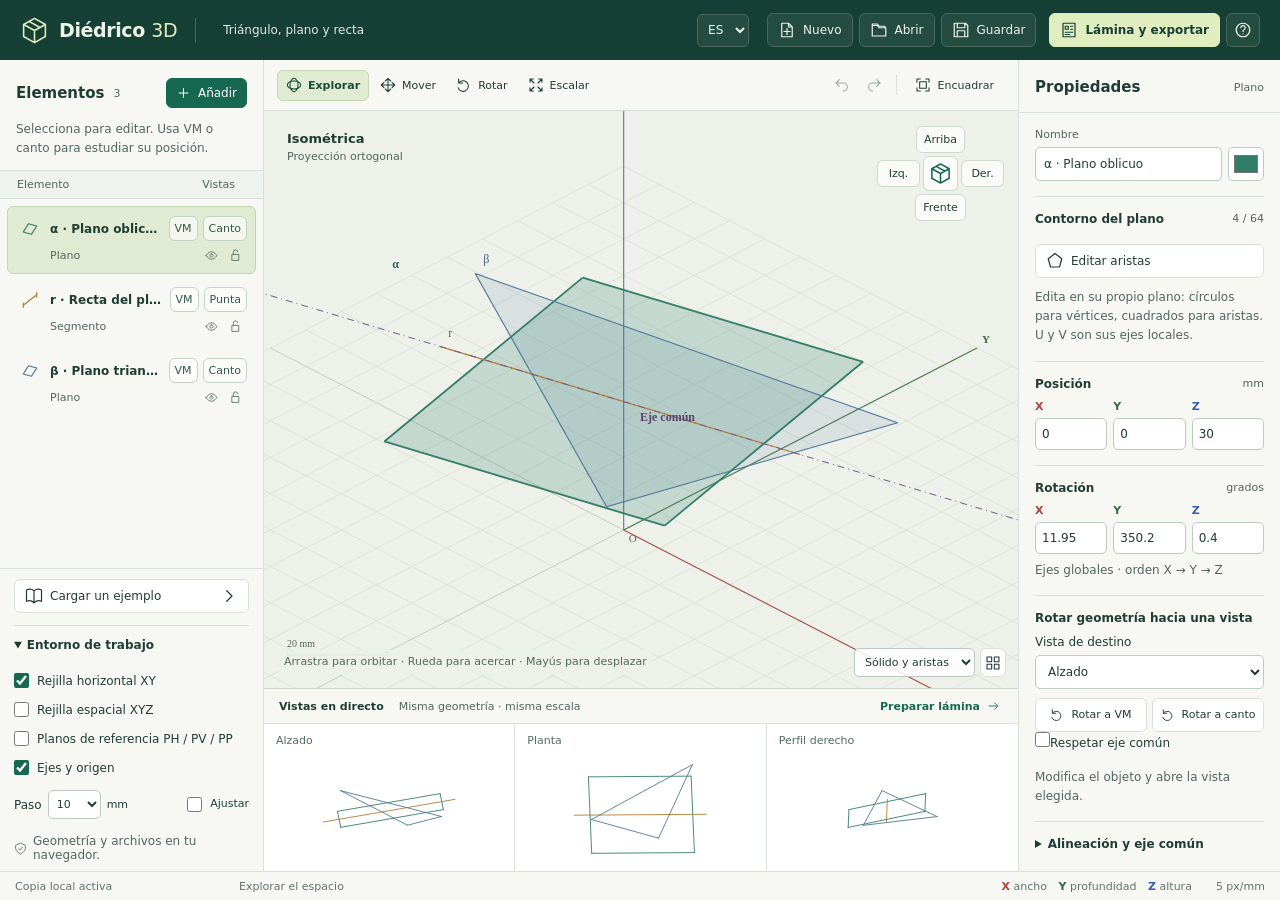
==== diedrico/index.html @ ce1509a3 "Diedric DT" ====
<!doctype html>
<html lang="es">
<head>
  <meta charset="utf-8">
  <meta name="viewport" content="width=device-width,initial-scale=1,viewport-fit=cover">
  <meta name="theme-color" content="#163f35">
  <meta name="description" content="Editor local de geometría descriptiva: planos, rectas y sólidos en 3D, verdadera magnitud y láminas de proyecciones ortogonales.">
  <title>Diédrico 3D · Taller espacial</title>
  <link rel="icon" href="data:image/svg+xml,%3Csvg xmlns='http://www.w3.org/2000/svg' viewBox='0 0 64 64'%3E%3Crect width='64' height='64' rx='12' fill='%23151512'/%3E%3Cpath d='M18 16h12c15 0 22 6 22 16s-7 16-22 16H18V16Zm9 8v16h4c8 0 12-3 12-8s-4-8-12-8h-4Z' fill='%23e6b779'/%3E%3C/svg%3E">
  <link rel="stylesheet" href="style.css">
  <script defer src="i18n.js"></script>
  <script defer src="geometry.js"></script>
  <script defer src="sheet.js"></script>
  <script defer src="examples.js"></script>
  <script defer src="app.js"></script>
  <script defer src="features.js"></script>
  <script defer src="geometry-editor.js"></script>
</head>
<body>
<a class="skip" href="#scene">Ir al espacio de dibujo</a>
<div class="app">
  <header class="topbar">
    <a id="hub-back" class="brand" href="../" title="Volver a la Caja de Herramientas"><span data-icon="cube"></span><span>Diédrico <b>3D</b></span></a>
    <span class="top-separator"></span>
    <label class="project-name"><span class="sr-only">Nombre del proyecto</span><input id="project-name" value="Triángulo, plano y recta" maxlength="100" autocomplete="off"></label>
    <label class="language-control"><span class="sr-only">Idioma</span><select id="language" aria-label="Idioma"><option value="es">ES</option><option value="ca">CA</option></select></label>
    <nav class="file-actions" aria-label="Archivo">
      <button id="new-btn" title="Nuevo ejercicio"><span data-icon="new"></span><span class="btn-label">Nuevo</span></button>
      <button id="open-btn" title="Abrir proyecto JSON"><span data-icon="folder"></span><span class="btn-label">Abrir</span></button>
      <button id="save-btn" title="Guardar proyecto · Ctrl+S"><span data-icon="save"></span><span class="btn-label">Guardar</span></button>
      <button id="sheet-btn" class="primary-light" aria-label="Lámina y exportar"><span data-icon="sheet"></span><span>Lámina y exportar</span></button>
      <button id="help-btn" class="icon-only" aria-label="Ayuda y atajos"><span data-icon="help"></span></button>
    </nav>
  </header>
  <div class="mobile-nav"><button id="toggle-elements" aria-expanded="false"><span data-icon="layers"></span>Elementos</button><button id="toggle-properties" aria-expanded="false"><span data-icon="sliders"></span>Propiedades</button></div>
  <main class="workspace">
    <aside class="elements panel" id="elements-panel" aria-label="Elementos de la escena">
      <div class="panel-heading"><h1>Elementos</h1><span id="element-count" class="counter">0</span><button id="add-btn" class="primary add-button" popovertarget="add-menu"><span data-icon="plus"></span>Añadir</button></div>
      <p class="panel-hint">Selecciona para editar. Usa VM o canto para estudiar su posición.</p>
      <div class="list-columns"><span>Elemento</span><span>Vistas</span></div>
      <ul id="element-list" class="element-list"></ul>
      <div class="empty-list" id="empty-list" hidden><span data-icon="layers"></span><h2>Tu espacio, en blanco</h2><p>Añade un plano o un sólido para empezar a construir.</p><button popovertarget="add-menu">Añadir un elemento</button></div>
      <div class="left-bottom">
        <button id="example-btn" class="wide"><span data-icon="book"></span>Cargar un ejemplo<span data-icon="chevron"></span></button>
        <details class="environment" open>
          <summary>Entorno de trabajo</summary>
          <label class="check"><input id="grid-check" type="checkbox" checked>Rejilla horizontal XY</label>
          <label class="check"><input id="spatial-grid-check" type="checkbox">Rejilla espacial XYZ</label>
          <label class="check"><input id="references-check" type="checkbox">Planos de referencia PH / PV / PP</label>
          <label class="check"><input id="axes-check" type="checkbox" checked>Ejes y origen</label>
          <div class="row grid-options"><label for="grid-step">Paso</label><select id="grid-step"><option>1</option><option>2</option><option>5</option><option selected>10</option><option>20</option><option>50</option></select><span>mm</span><label class="check"><input id="snap-check" type="checkbox">Ajustar</label></div>
        </details>
        <p class="local-note"><span data-icon="shield"></span>Geometría y archivos en tu navegador.</p>
      </div>
    </aside>
    <section class="stage" aria-label="Espacio de dibujo">
      <div class="viewbar">
        <div class="segmented" role="group" aria-label="Modo de manipulación">
          <button data-mode="orbit" aria-pressed="true" title="Orbitar · V"><span data-icon="orbit"></span><span>Explorar</span></button>
          <button data-mode="move" aria-pressed="false" title="Mover · G"><span data-icon="move"></span><span>Mover</span></button>
          <button data-mode="rotate" aria-pressed="false" title="Rotar · R"><span data-icon="rotate"></span><span>Rotar</span></button>
          <button data-mode="scale" aria-pressed="false" title="Escalar · S"><span data-icon="scale"></span><span>Escalar</span></button>
        </div>
        <div class="viewbar-right"><button id="undo-btn" class="icon-only" title="Deshacer · Ctrl+Z" aria-label="Deshacer"><span data-icon="undo"></span></button><button id="redo-btn" class="icon-only" title="Rehacer · Ctrl+Mayús+Z" aria-label="Rehacer"><span data-icon="redo"></span></button><span class="divider"></span><button id="fit-btn" title="Encuadrar todo · F"><span data-icon="fit"></span><span class="fit-label">Encuadrar</span></button></div>
      </div>
      <div class="canvas-wrap" id="canvas-wrap">
        <canvas id="scene" tabindex="0" aria-label="Escena 3D. Arrastra para orbitar, rueda para acercar, Mayús y arrastrar para desplazar. Selecciona también mediante la lista de elementos."></canvas>
        <div class="scene-caption"><strong id="camera-label">Isométrica</strong><span>Proyección ortogonal</span></div>
        <div class="camera-pad" aria-label="Cámaras estándar"><button data-camera="top" title="Planta · arriba">Arriba</button><div><button data-camera="left" title="Perfil izquierdo">Izq.</button><button data-camera="iso" class="cube-view" title="Isométrica"><span data-icon="cube"></span></button><button data-camera="right" title="Perfil derecho">Der.</button></div><button data-camera="front" title="Alzado · frente">Frente</button></div>
        <div class="viewport-bottom"><span class="nav-hint" id="nav-hint">Arrastra para orbitar · Rueda para acercar · Mayús para desplazar</span><div class="render-options"><select id="render-mode" aria-label="Estilo de visualización"><option value="solid">Sólido y aristas</option><option value="transparent">Transparente</option><option value="wire">Alámbrico</option></select><button id="previews-btn" aria-pressed="true" title="Mostrar vistas ortogonales"><span data-icon="views"></span></button></div></div>
        <div id="selection-tag" class="selection-tag" hidden></div>
        <div id="shape-edit-hint" class="shape-edit-hint" hidden></div>
      </div>
      <section id="previews" class="previews" aria-label="Vistas ortogonales en directo">
        <div class="preview-head"><span>Vistas en directo</span><span class="preview-note">Misma geometría · misma escala</span><button id="preview-sheet-btn">Preparar lámina<span data-icon="arrow"></span></button></div>
        <div class="preview-grid"><button class="preview" data-camera="front"><span>Alzado</span><svg id="preview-front" aria-label="Proyección frontal"></svg></button><button class="preview" data-camera="top"><span>Planta</span><svg id="preview-top" aria-label="Proyección superior"></svg></button><button class="preview" data-camera="right"><span>Perfil derecho</span><svg id="preview-right" aria-label="Proyección lateral derecha"></svg></button></div>
      </section>
    </section>
    <aside class="properties panel" id="properties-panel" aria-label="Propiedades del elemento seleccionado">
      <div class="panel-heading"><h2>Propiedades</h2><span id="type-label" class="type-label">Plano</span></div>
      <div id="no-selection" class="no-selection" hidden><span data-icon="select"></span><h3>Selecciona un elemento</h3><p>Sus coordenadas, medidas y herramientas aparecerán aquí.</p></div>
      <div id="inspector">
        <div class="property-group name-group"><label for="entity-name">Nombre</label><div class="row"><input id="entity-name" maxlength="100" autocomplete="off"><input id="entity-color" type="color" aria-label="Color del elemento"></div></div>
        <div class="property-group shape-editor" id="line-editor" hidden>
          <h3>Longitud de recta <span>mm</span></h3>
          <form id="line-length-form"><div class="row"><input id="line-length" type="number" min="0.1" max="10000" step="any" aria-label="Longitud de recta" required><button type="submit">Aplicar</button></div></form>
          <label for="line-anchor">Mantener fijo</label><select id="line-anchor"><option value="center">Centro</option><option value="a">Extremo A</option><option value="b">Extremo B</option></select>
          <div class="shape-actions"><button id="line-half">Mitad</button><button id="line-double">Doble</button></div>
          <button id="line-edit-toggle" class="wide" aria-pressed="false"><span data-icon="move"></span>Arrastrar extremos</button>
          <p class="field-note">Los extremos se desplazan sobre la dirección de la recta. El otro extremo queda fijo.</p>
        </div>
        <div class="property-group shape-editor" id="plane-editor" hidden>
          <h3>Contorno del plano <span id="outline-count"></span></h3>
          <button id="outline-toggle" class="wide" aria-pressed="false"><span data-icon="polygon"></span>Editar aristas</button>
          <div id="outline-controls" hidden>
            <div class="shape-pickers"><label>Seleccionar<select id="outline-part"><option value="vertex">Vértice</option><option value="edge">Arista</option></select></label><label>Índice<select id="outline-index"></select></label></div>
            <form id="outline-position-form"><h4 id="outline-position-title">Posición del vértice</h4><div class="shape-coordinates"><label>U <span>mm</span><input id="outline-u" type="number" step="any" min="-10000" max="10000" required></label><label>V <span>mm</span><input id="outline-v" type="number" step="any" min="-10000" max="10000" required></label></div><button type="submit" id="outline-apply" class="wide">Mover a coordenadas</button></form>
            <div class="shape-actions"><button id="outline-split"><span data-icon="plus"></span>Dividir arista</button><button id="outline-delete" class="danger"><span data-icon="trash"></span>Eliminar vértice</button></div>
            <p class="field-note">Dividir añade un vértice en la arista seleccionada o después del vértice activo. Eliminar una arista une sus extremos en el punto medio.</p>
            <button id="outline-vm" class="wide"><span data-icon="plane"></span>Ver contorno en VM</button>
          </div>
          <p class="field-note">Edita en su propio plano: círculos para vértices, cuadrados para aristas. U y V son sus ejes locales.</p>
        </div>
        <p id="shape-error" class="shape-error" role="status" hidden></p>
        <div class="property-group"><h3>Posición <span>mm</span></h3><div class="xyz" id="position-fields"></div></div>
        <div class="property-group"><h3>Rotación <span>grados</span></h3><div class="xyz" id="rotation-fields"></div><p class="field-note">Ejes globales · orden X → Y → Z</p></div>
        <div class="property-group" id="orient-group"><h3>Rotar geometría hacia una vista</h3><label for="target-view">Vista de destino</label><select id="target-view"><option value="front">Alzado</option><option value="top">Planta</option><option value="right">Perfil derecho</option><option value="left">Perfil izquierdo</option></select><div class="orient-buttons"><button id="orient-vm-btn"><span data-icon="rotate"></span>Rotar a VM</button><button id="orient-edge-btn"><span data-icon="rotate"></span>Rotar a canto</button></div><label class="check"><input id="orient-use-axis" type="checkbox" disabled>Respetar eje común</label><p class="field-note" id="orient-note">Modifica el objeto y abre la vista elegida.</p></div>
        <details class="property-group" id="alignment-group"><summary>Alineación y eje común</summary><label for="align-reference">Elemento de referencia</label><select id="align-reference"></select><label for="align-kind">Alineación</label><select id="align-kind"><option value="reference">Eje X local de la referencia</option><option value="normal">Normal del plano de referencia</option><option value="center">Mismo centro</option><option value="x">Centros sobre X global</option><option value="y">Centros sobre Y global</option><option value="z">Centros sobre Z global</option><option value="intersection">Intersección de los dos planos</option></select><label class="check"><input id="align-orientation" type="checkbox" checked>Orientar también el elemento</label><p class="field-note" id="align-note">Los planos contendrán el eje; las rectas quedarán sobre él. En sólidos se alinea el eje local Z.</p><button id="align-btn" class="wide"><span data-icon="intersect"></span>Alinear y definir eje</button><p id="align-result" class="field-note" role="status"></p></details>
        <details class="property-group" id="common-axis-group"><summary>Girar sobre el eje común</summary><p id="common-axis-info" class="field-note">Define un eje en Alineación y eje común.</p><div id="axis-controls" hidden><div class="axis-members" id="axis-members"></div><div class="row axis-angle-row"><label for="axis-angle">Ángulo</label><input id="axis-angle" type="number" min="-360" max="360" step="5" value="15"><span>°</span><button id="axis-rotate-btn">Girar conjunto</button></div><button id="axis-line-btn" class="wide"><span data-icon="line"></span>Crear recta del eje</button><button id="axis-clear-btn" class="wide">Quitar eje común</button><p class="field-note">El eje queda fijo en el espacio. Vuelve a definirlo si mueves las referencias.</p></div></details>
        <div class="property-group" id="size-group"><h3>Dimensiones <span>mm</span></h3><div class="xyz" id="size-fields"></div><label id="sides-wrap" class="sides-wrap" hidden>Lados<input id="entity-sides" type="number" min="3" max="24" step="1" value="6"></label><div class="row scale-row"><label for="scale-factor">Escala uniforme</label><input id="scale-factor" type="number" min="0.01" max="100" step="0.1" value="1"><button id="apply-scale" title="Multiplicar dimensiones por este factor">Aplicar</button></div></div>
        <div class="property-group" id="study-group"><h3>Estudiar elemento</h3><div class="row"><button id="vm-btn" class="study-btn"><span data-icon="plane"></span>Verdadera magnitud</button><button id="edge-btn" class="study-btn"><span data-icon="line"></span>De canto</button></div><p id="study-note" class="field-note"></p><div id="plane-info" class="geometry-info"></div></div>
        <details class="property-group"><summary>Construcciones auxiliares</summary><p class="field-note">Con el elemento seleccionado y una segunda referencia.</p><label for="reference-entity">Segundo elemento</label><select id="reference-entity"></select><button id="intersection-btn" class="wide"><span data-icon="intersect"></span>Calcular intersección</button><button id="normal-btn" class="wide"><span data-icon="normal"></span>Crear normal al plano</button><p id="intersection-result" class="field-note" role="status"></p></details>
        <div class="property-group entity-actions"><button id="duplicate-btn"><span data-icon="copy"></span>Duplicar</button><button id="delete-btn" class="danger"><span data-icon="trash"></span>Eliminar</button></div>
      </div>
    </aside>
  </main>
  <footer class="statusbar"><span id="save-status" role="status">Copia local activa</span><span id="action-status">Listo para explorar</span><span class="axis-key"><b class="axis-x">X</b> ancho <b class="axis-y">Y</b> profundidad <b class="axis-z">Z</b> altura</span><span id="scale-status">mm</span></footer>
</div>
<div id="add-menu" popover="auto" class="add-menu"><h2>Añadir al espacio</h2><div class="add-grid" id="add-grid"></div><div class="exact-actions"><button data-create="line-points"><span data-icon="line"></span>Segmento por 2 puntos</button><button data-create="plane-points"><span data-icon="plane"></span>Plano por 3 puntos</button></div></div>
<dialog id="points-dialog"><form id="points-form"><div class="dialog-head"><h2 id="points-title">Segmento por dos puntos</h2><button type="button" class="icon-only" data-close="points-dialog" aria-label="Cerrar"><span data-icon="close"></span></button></div><p class="dialog-intro">Introduce las coordenadas en milímetros.</p><div id="point-inputs"></div><p id="points-error" class="error" role="alert"></p><div class="dialog-footer"><button type="button" data-close="points-dialog">Cancelar</button><button type="submit" class="primary">Crear elemento</button></div></form></dialog>
<dialog id="examples-dialog"><div class="dialog-head"><h2>Ejercicios de partida</h2><button class="icon-only" data-close="examples-dialog" aria-label="Cerrar"><span data-icon="close"></span></button></div><p class="dialog-intro">Sustituye la escena actual. Puedes recuperar el cambio con Deshacer.</p><div class="example-list" id="examples-list"></div></dialog>
<dialog id="help-dialog"><div class="dialog-head"><h2>Un taller de geometría descriptiva</h2><button class="icon-only" data-close="help-dialog" aria-label="Cerrar"><span data-icon="close"></span></button></div><div class="help-content"><p>Crea geometría en el espacio y observa cómo se transforma en sus vistas. Todas las medidas se expresan en <strong>milímetros</strong>.</p><h3>Navegación y transformación</h3><p>Arrastra el fondo para orbitar. Usa la rueda o una pinza con dos dedos para acercar. Mayús + arrastrar, botón central o dos dedos desplazan la cámara.</p><p>Selecciona un objeto y elige Mover, Rotar o Escalar. Arrastra un eje del manipulador para actuar sobre ese eje; arrastra el objeto para moverlo en el plano de la pantalla, rotarlo sobre Z o escalarlo uniformemente. Los campos de propiedades permiten valores exactos. Con Ajustar activo, el movimiento sigue la rejilla y la rotación usa pasos de 15°.</p><h3>Rectas y contornos editables</h3><p>En Longitud de recta puedes introducir una medida, usar Mitad o Doble y mantener fijo el centro, A o B. Arrastrar extremos abre su vista VM; mueve A o B sobre su dirección conservando el otro extremo.</p><p>En un plano, Editar aristas abre su vista VM. Arrastra un círculo para mover un vértice o una arista para mover sus dos extremos. También puedes elegir el índice e introducir U y V en sus ejes locales. Dividir arista añade un vértice intermedio. Eliminar vértice conecta sus vecinos; Eliminar arista fusiona sus extremos en el punto medio. El contorno se mantiene cerrado, entre 3 y 64 vértices, y rechaza cruces o solapamientos. Escape termina la edición; Suprimir elimina la parte activa. Deshacer recupera cada cambio.</p><h3>VM y canto</h3><p>En un plano, <strong>VM</strong> coloca la cámara en su normal y permite ver su verdadera magnitud. <strong>Canto</strong> mira en una dirección contenida en el plano y lo proyecta como una recta. En un segmento, VM lo muestra en longitud real y Punta lo muestra como un punto.</p><h3>Proyecciones y límites</h3><p>Las láminas usan proyección ortogonal y el sistema europeo (primer diedro). La planta se sitúa bajo el alzado; el perfil derecho, a su izquierda. Las aristas ocultas se calculan contra las caras opacas de los sólidos. Los planos auxiliares, círculos y polígonos planos no ocultan otros elementos.</p><p>Círculos: 96 segmentos. Conos y cilindros: 64 divisiones. Son aproximaciones poligonales; la exportación conserva esa precisión. Los planos se dibujan como parches finitos; sus ecuaciones e intersecciones consideran el plano infinito. Las intersecciones auxiliares se crean como geometría independiente y no se actualizan al mover las referencias.</p><h3>Alinear y girar geometría</h3><p>En Propiedades, Alineación y eje común permite elegir una referencia. Su eje X local puede compartirse entre dos planos, una recta y un plano, o sólidos. También puedes usar la intersección real de dos planos como bisagra. Marca los elementos del conjunto y aplica un ángulo para girarlos alrededor de ese eje fijo.</p><p>Rotar a VM o a canto/punta modifica la orientación del objeto respecto a planta, alzado o perfil. Con Respetar eje común, el giro se realiza alrededor de ese eje; si la posición es imposible se avisa y la geometría se conserva. En sólidos se orienta su cara local XY. Los botones VM/Canto de la lista solo orientan la cámara.</p><p>El selector ES / CA traduce los controles, la ayuda, los mensajes y los títulos de la lámina. Los nombres escritos por ti se conservan.</p><h3>Pie de lámina y correspondencias</h3><p>En Lámina y exportar puedes cambiar el título y la nota del pie, ocultar sus datos de escala y formato o quitar todo el pie. El texto se ajusta al ancho y el espacio libre se aprovecha para las vistas. Las líneas de correspondencia unen puntos homólogos entre alzado, planta y perfiles; una guía de 45° traslada la profundidad a los perfiles.</p><h3>Títulos y trazos parciales</h3><p>En Presentación puedes ocultar los títulos y activar por separado el modo parcial de rectas o planos. En cada vista se eliminan los tramos que caen dentro de la proyección de otro plano y se amplían los huecos alrededor de los cruces. Los extremos que quedan dentro de un plano se representan con puntos; una arista totalmente interior deja un punto en cada extremo. Separación en cruces regula el hueco adicional en milímetros de la lámina.</p><h3>Atajos</h3><dl class="shortcuts"><dt>V / G / R / S</dt><dd>Explorar / Mover / Rotar / Escalar</dd><dt>F / Escape</dt><dd>Encuadrar / cancelar gesto o selección</dd><dt>Suprimir / Ctrl+D</dt><dd>Eliminar / duplicar elemento</dd><dt>Ctrl+Z / Ctrl+Mayús+Z</dt><dd>Deshacer / rehacer</dd><dt>Ctrl+S / Ctrl+O</dt><dd>Guardar / abrir proyecto</dd></dl><p>El guardado automático conserva una copia en este navegador. Para conservar o compartir un ejercicio, usa <strong>Guardar</strong>. SVG conserva vectores; PNG genera una imagen; PDF se obtiene con Imprimir / Guardar como PDF.</p><p class="field-note">Convención de vistas: <a href="https://www.educa2.madrid.org/web/curso_dibujo-tecnico/vistas-diedricas/-/visor/vistas-en-sistema-europeo" target="_blank" rel="noopener noreferrer">recurso educativo de EducaMadrid</a>.</p></div></dialog>
<dialog id="sheet-dialog" class="sheet-dialog"><div class="dialog-head"><div><h2>Preparar lámina</h2><p>Elige las vistas que necesitas para el ejercicio.</p></div><button class="icon-only" data-close="sheet-dialog" aria-label="Cerrar lámina"><span data-icon="close"></span></button></div><div class="sheet-body"><aside class="sheet-controls"><h3>Vistas ortogonales</h3><div id="sheet-views" class="sheet-views"></div><h3>Presentación</h3><label class="check"><input id="sheet-view-titles" type="checkbox" checked>Títulos de las vistas</label><label class="check"><input id="sheet-hidden" type="checkbox" checked>Aristas ocultas a trazos</label><label class="check"><input id="sheet-colors" type="checkbox">Colores de los elementos</label><label class="check"><input id="sheet-labels" type="checkbox" checked>Nombres de los elementos</label><label class="check"><input id="sheet-partial-lines" type="checkbox">Rectas con trazos parciales</label><label class="check"><input id="sheet-partial-planes" type="checkbox">Planos con aristas parciales</label><div id="sheet-partial-controls" class="partial-options" hidden><label for="sheet-partial-gap">Separación en cruces<output id="sheet-partial-value" for="sheet-partial-gap">4 mm</output></label><input id="sheet-partial-gap" type="range" min="0" max="10" step="0.5" value="4" disabled></div><label class="check"><input id="sheet-grid" type="checkbox">Cuadrícula en cada vista</label><label class="check"><input id="sheet-projectors" type="checkbox">Líneas de correspondencia</label><label class="check"><input id="sheet-selected" type="checkbox">Solo elemento seleccionado</label><label class="stack">Escala<select id="sheet-scale"><option value="auto">Ajustar al papel</option><option value="2">2:1</option><option value="1">1:1</option><option value="0.5">1:2</option><option value="0.2">1:5</option><option value="0.1">1:10</option></select></label><label class="stack">Formato<select id="sheet-format"><option value="a4">A4 horizontal · 297 × 210 mm</option><option value="a3">A3 horizontal · 420 × 297 mm</option></select></label><h3>Pie de página</h3><label class="check"><input id="sheet-footer" type="checkbox" checked>Mostrar pie de página</label><fieldset id="sheet-footer-fields" class="footer-options"><label class="stack">Título del pie<input id="sheet-footer-title" type="text" maxlength="100" autocomplete="off"></label><label class="stack">Nota del pie<textarea id="sheet-footer-note" maxlength="180" rows="3"></textarea></label><label class="check"><input id="sheet-footer-details" type="checkbox" checked>Mostrar escala y formato</label><button type="button" id="sheet-footer-reset">Restablecer pie</button></fieldset><p class="field-note">Si el navegador añade fecha o URL al imprimir, desactiva sus encabezados y pies de página.</p><p class="field-note">Sistema europeo · primer diedro. Misma escala para todas las vistas.</p><p id="sheet-warning" class="error" role="status"></p><div class="export-buttons"><button id="svg-btn" class="primary"><span data-icon="export"></span>Exportar SVG</button><button id="png-btn"><span data-icon="image"></span>Exportar PNG</button><button id="print-btn"><span data-icon="print"></span>Imprimir / PDF</button></div></aside><div class="sheet-preview" id="sheet-preview" aria-label="Vista previa de la lámina"></div></div></dialog>
<dialog id="confirm-dialog"><form method="dialog"><div class="dialog-head"><h2 id="confirm-title">Crear nuevo ejercicio</h2></div><p id="confirm-text" class="dialog-intro">Guarda el proyecto si quieres conservarlo como archivo.</p><div class="dialog-footer"><button value="cancel">Cancelar</button><button value="ok" class="primary">Continuar</button></div></form></dialog>
<input id="file-input" type="file" accept=".json,application/json" hidden>
<div id="toast" class="toast" role="status" hidden></div>
<div id="print-area"></div>
<noscript><p>Diédrico necesita JavaScript para calcular y dibujar la geometría. Actívalo para usar el editor.</p></noscript>
</body>
</html>
---- diedrico/style.css ----
:root{font-family:"Segoe UI",system-ui,sans-serif;font-size:13px;color:#203d35;background:#f7f8f4;color-scheme:light;--ink:#203d35;--muted:#52665d;--accent:#176850;--deep:#163f35;--lime:#e0edbf;--surface:#f7f8f4;--line:#d9e0d9;--hover:#e9efe7;--danger:#a43d32;--ease:cubic-bezier(.16,1,.3,1)}
*{box-sizing:border-box}body{margin:0;overflow:hidden}button,input,select{font:inherit;color:inherit}button{cursor:pointer;display:inline-flex;align-items:center;justify-content:center;gap:7px;min-height:34px;padding:6px 10px;border:1px solid var(--line);border-radius:6px;background:#fff;white-space:nowrap;touch-action:manipulation}button:hover{background:var(--hover);border-color:#a8bcae}button:active{background:#dce8dc}button:disabled{cursor:default;opacity:.42}button,a,summary{-webkit-tap-highlight-color:transparent}input,select{width:100%;min-width:0;padding:7px 8px;border:1px solid #bccbc1;border-radius:5px;background:#fff;min-height:34px;caret-color:var(--accent)}input[type=checkbox]{width:15px;height:15px;min-height:15px;flex:none;margin:0;accent-color:var(--accent)}input[type=color]{width:36px;flex:none;padding:3px;cursor:pointer}input[type=number]{font-variant-numeric:tabular-nums}input:disabled{background:#f0f3ee;color:var(--muted)}button svg,a svg,.empty-list>svg,.no-selection>svg{width:18px;height:18px;fill:none;stroke:currentColor;stroke-width:1.6;stroke-linecap:round;stroke-linejoin:round;flex:none}a{color:inherit;text-underline-offset:3px}h1,h2,h3,p{margin:0}h1,h2{font-size:15px;font-weight:650}h3{font-size:12px;font-weight:650}label{font-size:12px}.icon-only{width:34px;padding:6px}.primary{background:var(--accent);border-color:var(--accent);color:white}.primary:hover{background:#12553f;border-color:#12553f}.danger{color:var(--danger)}.row{display:flex;align-items:center;gap:7px}.stack{display:grid;gap:6px}.wide{width:100%;justify-content:flex-start}.wide>svg:last-child:not(:first-child){margin-left:auto}.check{display:flex;align-items:center;gap:8px;cursor:pointer;font-size:12px;line-height:1.5;min-height:29px}.field-note{color:var(--muted);font-size:11px;line-height:1.6}.error{color:var(--danger);font-size:12px;line-height:1.6}.error:empty{display:none}.sr-only{position:absolute;width:1px;height:1px;overflow:hidden;clip-path:inset(50%)}[hidden]{display:none!important}::selection{background:#d4e7ba;color:var(--deep)}:focus-visible{outline:2px solid var(--accent);outline-offset:3px}*{scrollbar-width:thin;scrollbar-color:#b7c7b9 transparent}.skip{position:fixed;z-index:100;top:8px;left:8px;padding:10px;background:var(--lime);transform:translateY(-160%)}.skip:focus{transform:none}
.app{height:100dvh;display:grid;grid-template-rows:60px minmax(0,1fr) 29px}.topbar{display:flex;align-items:center;gap:18px;padding:0 20px;background:var(--deep);color:#edf4e9}.brand{display:flex;align-items:center;gap:10px;color:inherit;text-decoration:none;min-height:44px;white-space:nowrap;font-size:19px;font-weight:600;letter-spacing:-.02em}.brand svg{width:29px;height:29px;color:var(--lime);stroke-width:1.3}.brand b{color:var(--lime);font-weight:500}.brand:hover{color:var(--lime)}.top-separator{width:1px;height:25px;background:#48685b}.project-name{flex:1;min-width:0}.project-name input{max-width:300px;border-color:transparent;background:transparent;color:#e0e9df;font-size:12px;text-overflow:ellipsis}.project-name input:hover,.project-name input:focus{border-color:#608074}.file-actions{display:flex;gap:6px;align-items:center}.file-actions button{background:#244c40;border-color:#48685b;color:#edf4e9;font-size:12px}.file-actions button:hover{background:#365f4e}.file-actions .primary-light{background:var(--lime);border-color:var(--lime);color:var(--deep);font-weight:650;margin-left:7px}.file-actions .primary-light:hover{background:#cddfad}.topbar :focus-visible{outline-color:var(--lime)}.workspace{display:grid;grid-template-columns:264px minmax(250px,1fr) 262px;min-height:0}.panel{overflow:auto;min-height:0;background:var(--surface)}.elements{display:flex;flex-direction:column;border-right:1px solid var(--line)}.panel-heading{display:flex;align-items:center;gap:9px;padding:18px 16px 12px}.counter{color:var(--muted);font-size:11px;font-variant-numeric:tabular-nums}.add-button{margin-left:auto;min-height:30px;font-size:12px;padding:4px 9px}.add-button svg{width:15px}.panel-hint{font-size:11px;line-height:1.6;color:var(--muted);padding:0 16px 15px;max-width:none}.list-columns{display:flex;justify-content:space-between;padding:7px 17px;border-block:1px solid var(--line);color:var(--muted);font-size:11px;background:#eff3ed}.list-columns span:last-child{margin-right:11px}.element-list{list-style:none;margin:0;padding:7px;overflow:auto;min-height:90px;flex:1}.element-row{padding:7px 8px 6px;border:1px solid transparent;border-radius:6px;margin-bottom:3px}.element-row.selected{background:#e1ebd3;border-color:#c4d5b3}.entity-main{display:flex;gap:5px;align-items:center}.entity-select{border:0;background:transparent;justify-content:flex-start;flex:1;min-width:0;padding:2px;min-height:29px;gap:8px}.entity-select:hover{background:transparent}.entity-select .object-symbol{width:24px;height:24px;display:grid;place-items:center;flex:none}.object-symbol svg{stroke:var(--object-color)}.entity-label{overflow:hidden;text-overflow:ellipsis;font-size:12px;font-weight:600}.row-view{min-height:25px;padding:3px 5px;font-size:11px;border-color:#c4d1c6;background:#ffffff99;color:#355747}.row-view:hover{border-color:var(--accent)}.entity-sub{display:flex;align-items:center;justify-content:space-between;gap:6px;padding-left:34px}.entity-sub small{font-size:11px;color:var(--muted);white-space:nowrap;overflow:hidden;text-overflow:ellipsis}.entity-sub .row{gap:0}.entity-sub button{min-height:24px;width:24px;padding:3px;border:0;background:transparent;color:#556f61}.entity-sub button svg{width:13px;height:13px}.element-row.invisible .entity-select{opacity:.45}.empty-list{padding:28px 20px;text-align:center}.empty-list>svg{width:28px;height:28px;color:var(--muted);margin-bottom:12px}.empty-list h2{font-size:14px}.empty-list p{font-size:12px;color:var(--muted);line-height:1.7;margin:9px 0 15px}.left-bottom{padding:10px 14px 9px;margin-top:auto;border-top:1px solid var(--line)}.left-bottom>.wide{font-size:12px}.environment{margin-top:12px;border-top:1px solid var(--line);padding-top:12px}summary{font-size:12px;font-weight:600;cursor:pointer;min-height:28px}.grid-options{margin-top:8px;gap:6px;font-size:11px}.grid-options select{width:53px;padding:4px;min-height:29px;font-size:11px}.grid-options .check{margin-left:auto;font-size:11px}.local-note{display:flex;gap:6px;align-items:center;margin-top:15px;color:var(--muted);font-size:11px}.local-note svg{width:13px;height:13px;fill:none;stroke:currentColor;stroke-width:1.5;flex:none}
.stage{display:flex;flex-direction:column;min-width:0;min-height:0;background:#e9eee7}.viewbar{height:51px;flex:none;display:flex;align-items:center;justify-content:space-between;gap:8px;padding:0 13px;border-bottom:1px solid var(--line);background:#f7f8f4}.segmented{display:flex;gap:2px}.segmented button{border-color:transparent;background:transparent;font-size:11px;gap:6px;padding:5px 8px;min-height:31px}.segmented button svg{width:16px;height:16px}.segmented button[aria-pressed=true]{background:#e1ebd3;color:#174b36;border-color:#c4d5b3;font-weight:600}.viewbar-right{display:flex;align-items:center;gap:3px}.viewbar-right button{background:transparent;border-color:transparent;font-size:11px;min-height:31px}.viewbar-right .icon-only{width:29px}.viewbar-right svg{width:16px;height:16px}.divider{height:20px;width:1px;background:var(--line);margin-inline:4px}.canvas-wrap{flex:1;min-height:220px;position:relative;overflow:hidden;background:#edf1ea}#scene{width:100%;height:100%;display:block;touch-action:none;cursor:grab;outline-offset:-3px}#scene:active{cursor:grabbing}#scene[data-mode=move]{cursor:move}#scene[data-mode=rotate]{cursor:ew-resize}#scene[data-mode=scale]{cursor:nwse-resize}.scene-caption{position:absolute;top:20px;left:23px;display:grid;gap:4px;pointer-events:none}.scene-caption strong{font-size:13px;font-weight:600}.scene-caption>span{font-size:11px;color:var(--muted)}.camera-pad{position:absolute;top:15px;right:14px;display:flex;flex-direction:column;align-items:center;gap:3px}.camera-pad>div{display:flex;align-items:center;gap:3px}.camera-pad button{font-size:11px;padding:3px 7px;min-height:27px;min-width:43px;background:#ffffffb8;border-color:#cdd9cd}.camera-pad .cube-view{height:35px;min-width:35px;width:35px;padding:5px;color:var(--accent)}.camera-pad .cube-view svg{width:23px;height:23px}.camera-pad button[aria-pressed=true]{background:var(--lime);border-color:#b8caa5}.viewport-bottom{position:absolute;left:15px;right:12px;bottom:11px;display:flex;align-items:center;justify-content:space-between;gap:12px;pointer-events:none}.nav-hint{font-size:11px;color:#53695a;background:#edf1eae6;padding:4px 5px;border-radius:4px;max-width:70%;line-height:1.5}.render-options{display:flex;align-items:center;gap:5px;pointer-events:auto}.render-options select{font-size:11px;min-height:29px;padding:4px 6px;background:#ffffffd9;max-width:140px}.render-options button{min-height:29px;width:29px;padding:4px;background:#ffffffd9}.render-options button svg{width:16px;height:16px}.selection-tag{position:absolute;left:22px;top:73px;max-width:220px;padding:5px 8px;background:#ffffffd9;border:1px solid #cdd9cd;border-radius:4px;font-size:11px;color:#42604f;pointer-events:none}.previews{height:183px;flex:none;border-top:1px solid #cbd6c8;background:#f7f8f4}.preview-head{height:34px;display:flex;align-items:center;padding:0 15px;gap:15px;font-size:11px;font-weight:600}.preview-note{font-size:11px;font-weight:400;color:var(--muted)}.preview-head button{margin-left:auto;border:0;background:transparent;font-size:11px;padding:3px;min-height:26px;color:var(--accent)}.preview-head svg{width:13px}.preview-grid{display:grid;grid-template-columns:repeat(3,minmax(0,1fr));height:calc(100% - 34px);border-top:1px solid var(--line)}.preview{display:flex;position:relative;border:0;border-right:1px solid var(--line);border-radius:0;background:white;padding:0;min-width:0;overflow:hidden}.preview:last-child{border-right:0}.preview:hover{background:#fafcf8}.preview>span{position:absolute;top:10px;left:12px;font-size:11px;color:#536e5d;font-weight:500}.preview>svg{display:block;width:100%;height:100%;fill:none;stroke:none}
.properties{border-left:1px solid var(--line)}.properties .panel-heading{justify-content:space-between;border-bottom:1px solid var(--line);padding-bottom:16px}.type-label{font-size:11px;color:var(--muted)}.property-group{margin:0 16px;padding:15px 0;border-bottom:1px solid var(--line)}.property-group h3{margin-bottom:9px;display:flex;justify-content:space-between}.property-group h3 span{font-size:11px;font-weight:400;color:var(--muted)}.property-group>label{display:block;margin-bottom:6px}.property-group .field-note{margin-top:7px}.name-group>label{font-size:11px;color:var(--muted)}.name-group .row{gap:6px}.name-group input{font-size:12px}.xyz{display:grid;grid-template-columns:repeat(3,minmax(0,1fr));gap:6px}.xyz label{position:relative;display:grid;gap:5px}.xyz .axis{font-size:11px;font-weight:600}.axis-x{color:#ae443c}.axis-y{color:#37684a}.axis-z{color:#365db0}.xyz input{font-size:12px;padding:6px;min-height:32px}.scale-row{margin-top:12px;gap:5px}.scale-row label{font-size:11px;flex:1}.scale-row input{max-width:48px;padding:4px;font-size:11px;min-height:29px}.scale-row button{font-size:11px;min-height:29px;padding:4px 7px}.sides-wrap{margin-top:10px;font-size:11px;display:flex;justify-content:space-between;align-items:center}.sides-wrap input{width:65px}.study-btn{font-size:11px;padding:5px 6px;gap:5px;min-height:34px;flex:1}.study-btn svg{width:14px;height:14px}.geometry-info{font-size:11px;line-height:1.65;margin-top:10px;color:#42604f;font-variant-numeric:tabular-nums;overflow-wrap:anywhere}.properties details>select{margin:6px 0 10px;font-size:11px}.properties details>.wide{font-size:11px;margin-top:6px}.entity-actions{display:flex;gap:7px;border:0}.entity-actions button{flex:1;font-size:11px}.entity-actions svg{width:15px}.no-selection{text-align:center;padding:50px 24px}.no-selection>svg{width:27px;height:27px;margin-bottom:13px;color:var(--muted)}.no-selection h3{font-size:13px}.no-selection p{font-size:12px;line-height:1.7;color:var(--muted);margin-top:10px}.statusbar{display:flex;align-items:center;gap:24px;padding:0 15px;border-top:1px solid var(--line);font-size:11px;background:#f7f8f4;color:#60746b;font-variant-numeric:tabular-nums}.statusbar #save-status{min-width:200px}.statusbar .axis-key{margin-left:auto}.axis-key b{font-size:11px;margin-left:8px}.mobile-nav{display:none}.toast{position:fixed;bottom:42px;left:50%;transform:translateX(-50%);z-index:90;background:var(--deep);color:#edf4e9;padding:12px 18px;border-radius:8px;max-width:calc(100vw - 32px);font-size:12px;line-height:1.6;box-shadow:0 6px 18px #163f3520;pointer-events:none}
.add-menu{position:fixed;inset:120px auto auto 22px;margin:0;width:325px;max-width:calc(100vw - 24px);border:1px solid #c4d1c6;border-radius:10px;background:#fff;padding:17px;box-shadow:none;color:var(--ink)}.add-menu h2{margin-bottom:15px}.add-grid{display:grid;grid-template-columns:repeat(2,minmax(0,1fr));gap:5px}.add-grid button{justify-content:flex-start;font-size:12px;padding:9px;min-height:42px;border-color:transparent;background:#f3f6ef}.add-grid button:hover{background:#e1ebd3;border-color:#c4d5b3}.add-grid button svg{width:21px;height:21px;color:var(--accent);margin-right:4px}.exact-actions{display:grid;gap:5px;border-top:1px solid var(--line);margin-top:12px;padding-top:12px}.exact-actions button{justify-content:flex-start;font-size:11px;border-color:transparent}.exact-actions svg{width:16px}dialog{border:1px solid #bacbbd;border-radius:12px;padding:0;background:var(--surface);color:var(--ink);max-width:calc(100vw - 24px);width:550px;max-height:calc(100dvh - 24px);box-shadow:none}dialog::backdrop{background:#142d2380}.dialog-head{display:flex;align-items:center;justify-content:space-between;gap:18px;padding:17px 20px;border-bottom:1px solid var(--line)}.dialog-head .icon-only{background:transparent;border-color:transparent;flex:none}.dialog-head p{font-size:12px;color:var(--muted);line-height:1.6;margin-top:5px}.dialog-intro{font-size:12px;color:var(--muted);padding:17px 20px 5px;line-height:1.7}.dialog-footer{padding:15px 20px;display:flex;justify-content:flex-end;gap:8px;border-top:1px solid var(--line);margin-top:18px}#point-inputs{padding:12px 20px;display:grid;gap:15px}.point-row{display:grid;grid-template-columns:22px repeat(3,minmax(0,1fr));align-items:end;gap:8px}.point-row>strong{align-self:center;font-size:12px}.point-row label{font-size:11px;display:grid;gap:5px}#points-error{padding:0 20px}.example-list{padding:12px;display:grid;gap:5px}.example-list>button{width:100%;text-align:left;justify-content:flex-start;gap:15px;padding:15px;border-color:transparent;white-space:normal;background:#fff}.example-list>button>svg:first-child{width:29px;height:29px;color:var(--accent)}.example-list>button>svg:last-child{margin-left:auto;width:17px}.example-list strong{display:block;font-size:13px}.example-list small{display:block;font-size:11px;color:var(--muted);margin-top:5px;line-height:1.5}.help-content{padding:20px;line-height:1.8;font-size:13px}.help-content p+p{margin-top:10px}.help-content h3{margin-top:20px;margin-bottom:7px;font-size:13px}.shortcuts{display:grid;grid-template-columns:auto 1fr;gap:7px 20px;font-size:12px}.shortcuts dt{font-weight:600;font-variant-numeric:tabular-nums}.shortcuts dd{margin:0;color:var(--muted)}.sheet-dialog{width:1250px;max-width:calc(100vw - 28px);height:min(850px,calc(100dvh - 28px));max-height:none;overflow:hidden}.sheet-dialog[open]{display:flex;flex-direction:column}.sheet-dialog>.dialog-head{flex:none;background:#fff}.sheet-body{display:grid;grid-template-columns:235px minmax(0,1fr);flex:1;min-height:0}.sheet-controls{overflow:auto;padding:18px;border-right:1px solid var(--line)}.sheet-controls h3{margin:16px 0 8px}.sheet-controls h3:first-child{margin-top:0}.sheet-controls>.stack{margin-top:15px}.sheet-controls .stack select{font-size:11px}.sheet-views{display:grid;gap:2px}.sheet-views label{font-size:12px}.sheet-controls>.field-note{margin-top:15px}.sheet-controls>.error{margin-top:12px}.export-buttons{display:grid;gap:6px;margin-top:18px}.sheet-preview{background:#e4e9e3;overflow:auto;display:flex;align-items:center;justify-content:center;padding:25px;min-width:0}.sheet-preview>svg{display:block;width:100%;height:auto;max-height:100%;background:#fff;box-shadow:0 5px 22px #203d351a}.sheet-preview>.no-views{font-size:13px;line-height:1.7;max-width:30ch;text-align:center;color:var(--muted)}#print-area{display:none}
@media(min-width:1700px){.workspace{grid-template-columns:285px minmax(0,1fr) 280px}.previews{height:220px}.panel-heading{padding-top:21px}.property-group{padding-block:18px}.element-row{padding-block:9px}.entity-select{min-height:33px}.scene-caption{top:25px;left:30px}}
@media(max-width:1150px){.workspace{grid-template-columns:235px minmax(220px,1fr) 235px}.topbar{padding-inline:14px;gap:12px}.segmented button>span:not(svg){display:none}.segmented button{width:33px;padding:5px}.viewbar{padding-inline:8px}.nav-hint{max-width:55%;font-size:11px}.panel-heading{padding-inline:13px}.property-group{margin-inline:13px}.study-btn{font-size:11px;gap:4px}.preview-note{display:none}.scale-row label{max-width:75px}.statusbar{gap:15px}.statusbar #save-status{min-width:180px}}
@media(max-width:900px){.workspace{grid-template-columns:225px minmax(0,1fr)}.properties{position:fixed;right:0;top:60px;bottom:29px;width:262px;z-index:20;box-shadow:-8px 0 25px #203d3520;display:none}.properties.mobile-open{display:block}.topbar{gap:10px}.project-name{display:none}.top-separator{display:none}.file-actions{margin-left:auto}.mobile-nav{display:flex;position:fixed;bottom:34px;right:10px;z-index:22;gap:5px}.mobile-nav #toggle-elements{display:none}.mobile-nav button{font-size:11px;min-height:32px;background:#fff;box-shadow:0 2px 8px #203d3515}.mobile-nav button[aria-expanded=true]{background:var(--lime);border-color:#b8caa5}.statusbar .axis-key{display:none}.statusbar #scale-status{margin-left:auto}.viewbar .fit-label{display:none}.statusbar #save-status{min-width:165px}.viewport-bottom{bottom:13px}.previews{height:170px}}
@media(max-width:600px){.app{grid-template-rows:54px minmax(0,1fr) 27px}.topbar{padding-inline:9px;gap:8px}.brand{font-size:16px;gap:6px}.brand svg{width:23px;height:23px}.file-actions{gap:4px}.file-actions button{min-height:33px;padding:6px;width:33px}.file-actions .btn-label,.file-actions #new-btn,.file-actions #help-btn{display:none}.file-actions .primary-light{width:auto;padding:6px 9px;margin-left:3px;font-size:11px}.file-actions .primary-light>span:last-child{font-size:0}.file-actions .primary-light>span:last-child:after{content:'Lámina';font-size:11px}.workspace{display:flex}.stage{width:100%;flex:1}.elements{position:fixed;left:0;top:54px;bottom:27px;width:264px;z-index:20;display:none;box-shadow:8px 0 25px #203d3520}.elements.mobile-open{display:flex}.properties{top:54px;bottom:27px;max-width:calc(100vw - 40px)}.mobile-nav{left:10px;right:auto;bottom:32px}.mobile-nav #toggle-elements{display:inline-flex}.statusbar #action-status{display:none}.statusbar{font-size:11px;padding-inline:10px}.statusbar #save-status{min-width:0}.viewbar{height:46px;padding:0 8px}.segmented button{min-height:35px;width:35px}.viewbar-right .icon-only{width:31px;min-height:35px}.canvas-wrap{min-height:200px}.scene-caption{top:16px;left:16px}.scene-caption strong{font-size:12px}.camera-pad{top:12px;right:10px}.camera-pad button{font-size:11px;min-width:35px;min-height:28px}.nav-hint{display:none}.viewport-bottom{justify-content:flex-end;left:auto;right:10px;bottom:10px}.previews{height:147px;margin-bottom:39px}.preview-head{padding-inline:12px;height:33px}.preview-head button{font-size:11px}.preview>span{font-size:11px;left:9px;top:9px}.preview-grid{height:calc(100% - 33px)}.selection-tag{left:16px;top:64px}.add-menu{top:107px;left:12px}.panel input,.panel select,dialog input,dialog select{font-size:16px}.panel .grid-options select{font-size:13px}.xyz input{padding:6px 4px;font-size:14px}.sheet-dialog{max-width:calc(100vw - 12px);height:calc(100dvh - 12px);width:100%}.sheet-dialog .dialog-head{padding:12px}.sheet-dialog .dialog-head p{font-size:11px}.sheet-body{display:flex;flex-direction:column-reverse;overflow:auto}.sheet-preview{flex:none;min-height:220px;padding:12px}.sheet-preview>svg{max-height:none}.sheet-controls{overflow:visible;border-right:0;border-top:1px solid var(--line);padding:16px}.sheet-views{grid-template-columns:1fr 1fr}.sheet-controls>.check{min-height:35px}.export-buttons{grid-template-columns:1fr 1fr}.export-buttons #print-btn{grid-column:span 2}.shortcuts{grid-template-columns:1fr;gap:2px}.shortcuts dd{margin-bottom:8px}.point-row{gap:5px}.point-row label{font-size:11px}dialog .dialog-head h2{font-size:14px}.help-content{font-size:12px}.toast{bottom:78px}.file-actions button svg{width:17px;height:17px}}
@media(prefers-reduced-motion:no-preference){button{transition:background .15s,border-color .15s,color .15s}.toast{animation:toast-in .18s var(--ease)}@keyframes toast-in{from{opacity:0;translate:0 4px}}}
@media print{@page{size:A4 landscape;margin:0}body{overflow:visible;background:#fff}.app,dialog,.toast,.skip{display:none!important}#print-area{display:block!important}#print-area svg{display:block;width:100%;height:auto;page-break-inside:avoid}}

.field-note,.panel-hint,.local-note{font-size:12px}.viewbar{padding-block:7px}.sides-wrap[hidden]{display:none!important}.study-btn{font-size:11px}.property-group .row:has(.study-btn){flex-wrap:wrap}.study-btn{flex-basis:100%}.panel-hint{padding-bottom:12px}.geometry-info{font-size:11px}.element-list{min-height:110px}@media(max-width:600px){.element-row .row-view{min-height:34px;min-width:34px}.entity-sub button{min-height:32px;width:32px}.mobile-nav button{min-height:40px}.camera-pad button{min-height:32px}.mobile-nav{bottom:31px}.previews{margin-bottom:45px}.file-actions .primary-light>span:last-child:after{font-size:12px}}
@media(max-width:600px){.file-actions #help-btn{display:inline-flex}.statusbar{font-size:11px}}
.sheet-controls{display:flex;flex-direction:column}.sheet-controls>*{flex-shrink:0}.export-buttons{position:sticky;bottom:-18px;background:var(--surface);padding:12px 0 16px;border-top:1px solid var(--line);margin-top:18px}@media(max-width:600px){.export-buttons{position:static;padding-bottom:0}}
.language-control{width:52px;flex:none}.language-control select{background:#244c40;border-color:#48685b;color:#edf4e9;font-size:12px;padding:6px;min-height:33px;cursor:pointer}.language-control select option{background:#163f35}.orient-buttons{display:grid;grid-template-columns:1fr 1fr;gap:5px;margin-top:9px}.orient-buttons button{font-size:11px;padding:6px}.orient-buttons svg{width:14px}.property-group>select{font-size:12px}.property-group>label:has(+select){margin-top:10px}.axis-members{display:grid;gap:2px;max-height:160px;overflow:auto;margin:10px 0}.axis-member-name{overflow:hidden;text-overflow:ellipsis;white-space:nowrap}.axis-angle-row{gap:5px;margin:12px 0}.axis-angle-row label{font-size:11px}.axis-angle-row input{max-width:63px;font-size:12px}.axis-angle-row button{font-size:11px;padding:5px}.axis-controls>.wide{margin-top:6px}.axis-angle-row+button~button{margin-top:6px}.entity-locked-mark{color:var(--muted)}@media(max-width:1150px){.topbar{gap:9px}.file-actions{gap:4px}.file-actions button{padding-inline:8px}}@media(max-width:600px){.language-control{width:43px}.language-control select{font-size:12px;padding:6px 3px}.topbar{gap:6px}.brand{font-size:15px;gap:5px}.brand svg{width:22px;height:22px}.file-actions .primary-light{margin-left:0;padding-inline:7px}.file-actions{gap:3px}.elements{padding-bottom:47px}.property-group>select{font-size:16px}.orient-buttons button{min-height:40px}.axis-angle-row input{font-size:16px}}
.axis-members svg{width:13px;height:13px;fill:none;stroke:currentColor;stroke-width:1.6;flex:none}.language-control{margin-left:auto}.project-name+.language-control{margin-left:0}
@media(max-width:600px){html[lang=ca] .file-actions .primary-light>span:last-child:after{content:"Làmina"}}
@media(max-width:600px){.properties{bottom:76px}}

.shape-editor[hidden],.shape-editor [hidden],.shape-error[hidden],.shape-edit-hint[hidden]{display:none!important}
.shape-editor>.wide{margin-top:9px;font-size:12px;width:100%}.shape-editor>label{display:block;margin-top:12px;font-size:12px}.shape-editor select{width:100%;margin-top:5px;font-size:12px}.shape-editor input{min-width:0;width:100%;font-size:13px;font-variant-numeric:tabular-nums}.shape-editor form .row{gap:6px}.shape-editor .row button{flex:none}.shape-actions{display:grid;grid-template-columns:1fr 1fr;gap:6px;margin-top:10px}.shape-actions button{white-space:normal;font-size:11px;padding:7px 5px;min-height:36px;gap:4px}.shape-actions svg{width:14px;height:14px;flex:none}.shape-pickers,.shape-coordinates{display:grid;grid-template-columns:1fr 1fr;gap:8px;margin-top:12px}.shape-pickers label,.shape-coordinates label{font-size:12px;min-width:0}.shape-coordinates input{margin-top:5px}.shape-coordinates span{color:var(--muted);font-size:11px}.shape-editor h4{font-size:12px;font-weight:600;margin-top:15px}.shape-editor form>.wide{margin-top:8px;width:100%;font-size:12px}.shape-editor .field-note{margin-top:10px}.shape-editor [aria-pressed=true]{background:#e1ebd3;border-color:#8daca0;color:#163f35}.shape-error{margin:0 17px 15px;color:#923e32;font-size:12px;line-height:1.6}.shape-edit-hint{position:absolute;left:16px;bottom:58px;max-width:calc(100% - 32px);padding:8px 11px;background:#163f35;color:#f4f8f1;border-radius:6px;font-size:12px;pointer-events:none}.editing-shape{cursor:crosshair}
@media(max-width:600px){.shape-editor input,.shape-editor select{font-size:16px}.shape-actions button,.shape-editor .wide{min-height:40px}.shape-edit-hint{left:10px;max-width:calc(100% - 20px);font-size:11px;bottom:58px}}

.footer-options{border:0;padding:0;margin:0;min-width:0}.footer-options[hidden]{display:none!important}.footer-options .stack{display:grid;gap:6px;margin-top:12px;font-size:12px}.footer-options input[type=text],.footer-options textarea{width:100%;min-width:0;font:13px Segoe UI,system-ui,sans-serif;color:var(--ink);background:#fff;border:1px solid #bccbc1;border-radius:5px;padding:7px 8px;line-height:1.5}.footer-options textarea{resize:vertical;min-height:65px;max-height:180px}.footer-options .check{margin-top:8px}.footer-options button{font-size:12px;width:100%;margin-top:8px}.footer-options textarea:focus-visible{outline:2px solid var(--accent);outline-offset:3px}@media(max-width:600px){.footer-options input[type=text],.footer-options textarea{font-size:16px}.footer-options button{min-height:40px}}

.partial-options{margin:8px 0 12px}.partial-options[hidden]{display:none!important}.partial-options label{font-size:12px;line-height:1.5;display:flex;justify-content:space-between;gap:8px}.partial-options output{font-weight:600;white-space:nowrap;font-variant-numeric:tabular-nums}.partial-options input[type=range]{width:100%;min-height:32px;accent-color:var(--accent);cursor:pointer;padding:0;margin-top:5px}
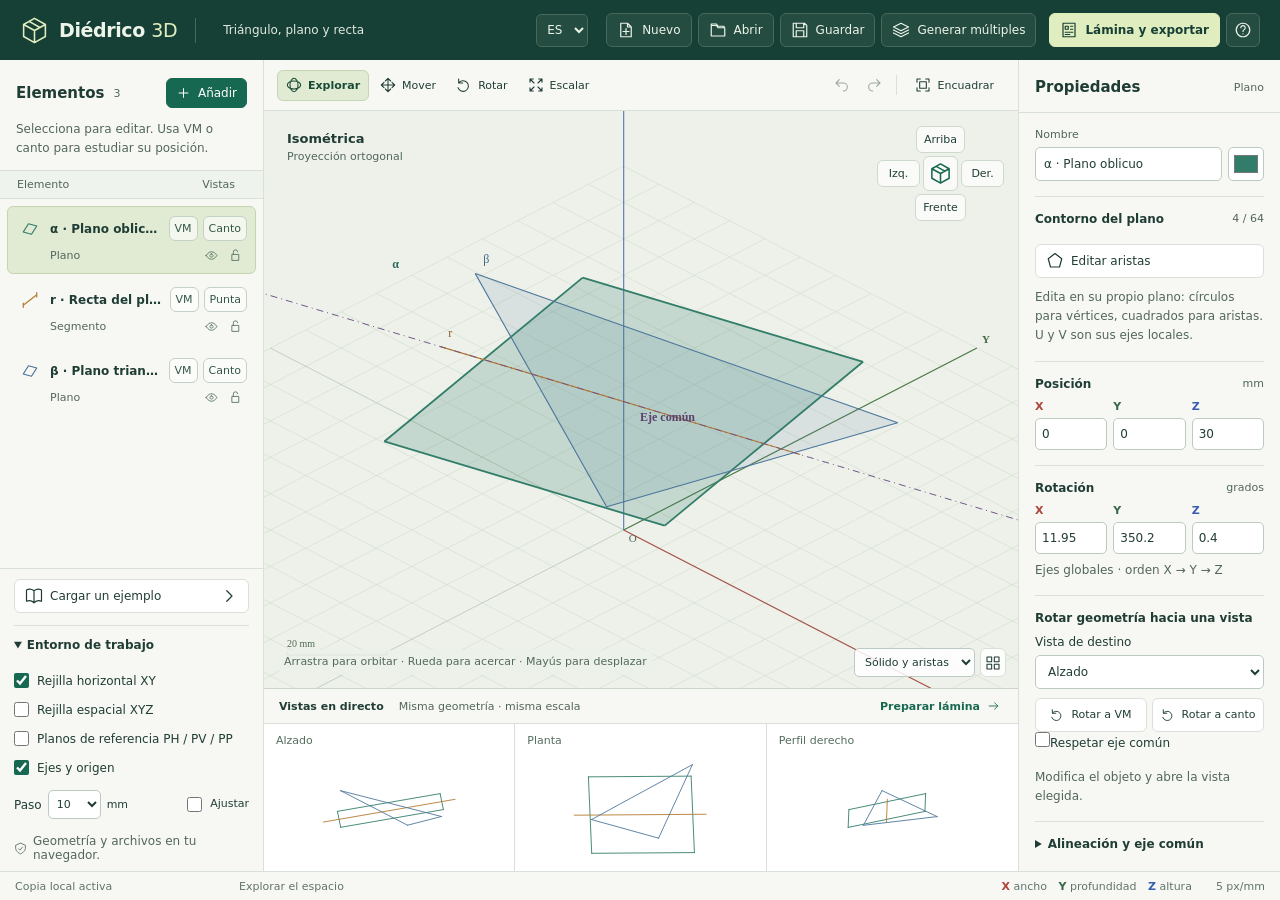
==== commit 53d5f05e: "Update Diedric" ====
--- a/diedrico/index.html
+++ b/diedrico/index.html
@@ -12,7 +12,10 @@
   <script defer src="geometry.js"></script>
   <script defer src="sheet.js"></script>
   <script defer src="examples.js"></script>
+  <script defer src="batch-geometry.js"></script>
+  <script defer src="batch.js"></script>
   <script defer src="app.js"></script>
+  <script defer src="batch-ui.js"></script>
   <script defer src="features.js"></script>
   <script defer src="geometry-editor.js"></script>
 </head>
@@ -28,6 +31,7 @@
       <button id="new-btn" title="Nuevo ejercicio"><span data-icon="new"></span><span class="btn-label">Nuevo</span></button>
       <button id="open-btn" title="Abrir proyecto JSON"><span data-icon="folder"></span><span class="btn-label">Abrir</span></button>
       <button id="save-btn" title="Guardar proyecto · Ctrl+S"><span data-icon="save"></span><span class="btn-label">Guardar</span></button>
+      <button id="batch-btn" title="Generar múltiples láminas" aria-label="Generar múltiples"><span data-icon="layers"></span><span class="btn-label">Generar múltiples</span></button>
       <button id="sheet-btn" class="primary-light" aria-label="Lámina y exportar"><span data-icon="sheet"></span><span>Lámina y exportar</span></button>
       <button id="help-btn" class="icon-only" aria-label="Ayuda y atajos"><span data-icon="help"></span></button>
     </nav>
@@ -120,7 +124,37 @@
 <dialog id="points-dialog"><form id="points-form"><div class="dialog-head"><h2 id="points-title">Segmento por dos puntos</h2><button type="button" class="icon-only" data-close="points-dialog" aria-label="Cerrar"><span data-icon="close"></span></button></div><p class="dialog-intro">Introduce las coordenadas en milímetros.</p><div id="point-inputs"></div><p id="points-error" class="error" role="alert"></p><div class="dialog-footer"><button type="button" data-close="points-dialog">Cancelar</button><button type="submit" class="primary">Crear elemento</button></div></form></dialog>
 <dialog id="examples-dialog"><div class="dialog-head"><h2>Ejercicios de partida</h2><button class="icon-only" data-close="examples-dialog" aria-label="Cerrar"><span data-icon="close"></span></button></div><p class="dialog-intro">Sustituye la escena actual. Puedes recuperar el cambio con Deshacer.</p><div class="example-list" id="examples-list"></div></dialog>
 <dialog id="help-dialog"><div class="dialog-head"><h2>Un taller de geometría descriptiva</h2><button class="icon-only" data-close="help-dialog" aria-label="Cerrar"><span data-icon="close"></span></button></div><div class="help-content"><p>Crea geometría en el espacio y observa cómo se transforma en sus vistas. Todas las medidas se expresan en <strong>milímetros</strong>.</p><h3>Navegación y transformación</h3><p>Arrastra el fondo para orbitar. Usa la rueda o una pinza con dos dedos para acercar. Mayús + arrastrar, botón central o dos dedos desplazan la cámara.</p><p>Selecciona un objeto y elige Mover, Rotar o Escalar. Arrastra un eje del manipulador para actuar sobre ese eje; arrastra el objeto para moverlo en el plano de la pantalla, rotarlo sobre Z o escalarlo uniformemente. Los campos de propiedades permiten valores exactos. Con Ajustar activo, el movimiento sigue la rejilla y la rotación usa pasos de 15°.</p><h3>Rectas y contornos editables</h3><p>En Longitud de recta puedes introducir una medida, usar Mitad o Doble y mantener fijo el centro, A o B. Arrastrar extremos abre su vista VM; mueve A o B sobre su dirección conservando el otro extremo.</p><p>En un plano, Editar aristas abre su vista VM. Arrastra un círculo para mover un vértice o una arista para mover sus dos extremos. También puedes elegir el índice e introducir U y V en sus ejes locales. Dividir arista añade un vértice intermedio. Eliminar vértice conecta sus vecinos; Eliminar arista fusiona sus extremos en el punto medio. El contorno se mantiene cerrado, entre 3 y 64 vértices, y rechaza cruces o solapamientos. Escape termina la edición; Suprimir elimina la parte activa. Deshacer recupera cada cambio.</p><h3>VM y canto</h3><p>En un plano, <strong>VM</strong> coloca la cámara en su normal y permite ver su verdadera magnitud. <strong>Canto</strong> mira en una dirección contenida en el plano y lo proyecta como una recta. En un segmento, VM lo muestra en longitud real y Punta lo muestra como un punto.</p><h3>Proyecciones y límites</h3><p>Las láminas usan proyección ortogonal y el sistema europeo (primer diedro). La planta se sitúa bajo el alzado; el perfil derecho, a su izquierda. Las aristas ocultas se calculan contra las caras opacas de los sólidos. Los planos auxiliares, círculos y polígonos planos no ocultan otros elementos.</p><p>Círculos: 96 segmentos. Conos y cilindros: 64 divisiones. Son aproximaciones poligonales; la exportación conserva esa precisión. Los planos se dibujan como parches finitos; sus ecuaciones e intersecciones consideran el plano infinito. Las intersecciones auxiliares se crean como geometría independiente y no se actualizan al mover las referencias.</p><h3>Alinear y girar geometría</h3><p>En Propiedades, Alineación y eje común permite elegir una referencia. Su eje X local puede compartirse entre dos planos, una recta y un plano, o sólidos. También puedes usar la intersección real de dos planos como bisagra. Marca los elementos del conjunto y aplica un ángulo para girarlos alrededor de ese eje fijo.</p><p>Rotar a VM o a canto/punta modifica la orientación del objeto respecto a planta, alzado o perfil. Con Respetar eje común, el giro se realiza alrededor de ese eje; si la posición es imposible se avisa y la geometría se conserva. En sólidos se orienta su cara local XY. Los botones VM/Canto de la lista solo orientan la cámara.</p><p>El selector ES / CA traduce los controles, la ayuda, los mensajes y los títulos de la lámina. Los nombres escritos por ti se conservan.</p><h3>Pie de lámina y correspondencias</h3><p>En Lámina y exportar puedes cambiar el título y la nota del pie, ocultar sus datos de escala y formato o quitar todo el pie. El texto se ajusta al ancho y el espacio libre se aprovecha para las vistas. Las líneas de correspondencia unen puntos homólogos entre alzado, planta y perfiles; una guía de 45° traslada la profundidad a los perfiles.</p><h3>Títulos y trazos parciales</h3><p>En Presentación puedes ocultar los títulos y activar por separado el modo parcial de rectas o planos. En cada vista se eliminan los tramos que caen dentro de la proyección de otro plano y se amplían los huecos alrededor de los cruces. Los extremos que quedan dentro de un plano se representan con puntos; una arista totalmente interior deja un punto en cada extremo. Separación en cruces regula el hueco adicional en milímetros de la lámina.</p><h3>Atajos</h3><dl class="shortcuts"><dt>V / G / R / S</dt><dd>Explorar / Mover / Rotar / Escalar</dd><dt>F / Escape</dt><dd>Encuadrar / cancelar gesto o selección</dd><dt>Suprimir / Ctrl+D</dt><dd>Eliminar / duplicar elemento</dd><dt>Ctrl+Z / Ctrl+Mayús+Z</dt><dd>Deshacer / rehacer</dd><dt>Ctrl+S / Ctrl+O</dt><dd>Guardar / abrir proyecto</dd></dl><p>El guardado automático conserva una copia en este navegador. Para conservar o compartir un ejercicio, usa <strong>Guardar</strong>. SVG conserva vectores; PNG genera una imagen; PDF se obtiene con Imprimir / Guardar como PDF.</p><p class="field-note">Convención de vistas: <a href="https://www.educa2.madrid.org/web/curso_dibujo-tecnico/vistas-diedricas/-/visor/vistas-en-sistema-europeo" target="_blank" rel="noopener noreferrer">recurso educativo de EducaMadrid</a>.</p></div></dialog>
-<dialog id="sheet-dialog" class="sheet-dialog"><div class="dialog-head"><div><h2>Preparar lámina</h2><p>Elige las vistas que necesitas para el ejercicio.</p></div><button class="icon-only" data-close="sheet-dialog" aria-label="Cerrar lámina"><span data-icon="close"></span></button></div><div class="sheet-body"><aside class="sheet-controls"><h3>Vistas ortogonales</h3><div id="sheet-views" class="sheet-views"></div><h3>Presentación</h3><label class="check"><input id="sheet-view-titles" type="checkbox" checked>Títulos de las vistas</label><label class="check"><input id="sheet-hidden" type="checkbox" checked>Aristas ocultas a trazos</label><label class="check"><input id="sheet-colors" type="checkbox">Colores de los elementos</label><label class="check"><input id="sheet-labels" type="checkbox" checked>Nombres de los elementos</label><label class="check"><input id="sheet-partial-lines" type="checkbox">Rectas con trazos parciales</label><label class="check"><input id="sheet-partial-planes" type="checkbox">Planos con aristas parciales</label><div id="sheet-partial-controls" class="partial-options" hidden><label for="sheet-partial-gap">Separación en cruces<output id="sheet-partial-value" for="sheet-partial-gap">4 mm</output></label><input id="sheet-partial-gap" type="range" min="0" max="10" step="0.5" value="4" disabled></div><label class="check"><input id="sheet-grid" type="checkbox">Cuadrícula en cada vista</label><label class="check"><input id="sheet-projectors" type="checkbox">Líneas de correspondencia</label><label class="check"><input id="sheet-selected" type="checkbox">Solo elemento seleccionado</label><label class="stack">Escala<select id="sheet-scale"><option value="auto">Ajustar al papel</option><option value="2">2:1</option><option value="1">1:1</option><option value="0.5">1:2</option><option value="0.2">1:5</option><option value="0.1">1:10</option></select></label><label class="stack">Formato<select id="sheet-format"><option value="a4">A4 horizontal · 297 × 210 mm</option><option value="a3">A3 horizontal · 420 × 297 mm</option></select></label><h3>Pie de página</h3><label class="check"><input id="sheet-footer" type="checkbox" checked>Mostrar pie de página</label><fieldset id="sheet-footer-fields" class="footer-options"><label class="stack">Título del pie<input id="sheet-footer-title" type="text" maxlength="100" autocomplete="off"></label><label class="stack">Nota del pie<textarea id="sheet-footer-note" maxlength="180" rows="3"></textarea></label><label class="check"><input id="sheet-footer-details" type="checkbox" checked>Mostrar escala y formato</label><button type="button" id="sheet-footer-reset">Restablecer pie</button></fieldset><p class="field-note">Si el navegador añade fecha o URL al imprimir, desactiva sus encabezados y pies de página.</p><p class="field-note">Sistema europeo · primer diedro. Misma escala para todas las vistas.</p><p id="sheet-warning" class="error" role="status"></p><div class="export-buttons"><button id="svg-btn" class="primary"><span data-icon="export"></span>Exportar SVG</button><button id="png-btn"><span data-icon="image"></span>Exportar PNG</button><button id="print-btn"><span data-icon="print"></span>Imprimir / PDF</button></div></aside><div class="sheet-preview" id="sheet-preview" aria-label="Vista previa de la lámina"></div></div></dialog>
+<dialog id="sheet-dialog" class="sheet-dialog"><div class="dialog-head"><div><h2>Preparar lámina</h2><p>Elige las vistas que necesitas para el ejercicio.</p></div><button class="icon-only" data-close="sheet-dialog" aria-label="Cerrar lámina"><span data-icon="close"></span></button></div><div class="sheet-body"><aside class="sheet-controls"><h3>Vistas ortogonales</h3><div id="sheet-views" class="sheet-views"></div><h3>Presentación</h3><label class="check"><input id="sheet-view-titles" type="checkbox" checked>Títulos de las vistas</label><label class="check"><input id="sheet-hidden" type="checkbox" checked>Aristas ocultas a trazos</label><label class="check"><input id="sheet-colors" type="checkbox">Colores de los elementos</label><label class="check"><input id="sheet-labels" type="checkbox" checked>Nombres de los elementos</label><label class="check"><input id="sheet-partial-lines" type="checkbox">Rectas con trazos parciales</label><label class="check"><input id="sheet-partial-planes" type="checkbox">Planos con aristas parciales</label><div id="sheet-partial-controls" class="partial-options" hidden><label for="sheet-partial-gap">Separación en cruces<output id="sheet-partial-value" for="sheet-partial-gap">4 mm</output></label><input id="sheet-partial-gap" type="range" min="0" max="10" step="0.5" value="4" disabled></div><label class="check"><input id="sheet-grid" type="checkbox">Cuadrícula en cada vista</label><label class="check"><input id="sheet-projectors" type="checkbox">Líneas de correspondencia</label><label class="check"><input id="sheet-selected" type="checkbox">Solo elemento seleccionado</label><label class="stack">Escala<select id="sheet-scale"><option value="auto">Ajustar al papel</option><option value="2">2:1</option><option value="1">1:1</option><option value="0.5">1:2</option><option value="0.2">1:5</option><option value="0.1">1:10</option></select></label><label class="stack">Formato<select id="sheet-format"><option value="a4">A4 horizontal · 297 × 210 mm</option><option value="a3">A3 horizontal · 420 × 297 mm</option></select></label><h3>Pie de página</h3><label class="check"><input id="sheet-footer" type="checkbox" checked>Mostrar pie de página</label><fieldset id="sheet-footer-fields" class="footer-options"><label class="stack">Título del pie<input id="sheet-footer-title" type="text" maxlength="100" autocomplete="off"></label><label class="stack">Nota del pie<textarea id="sheet-footer-note" maxlength="180" rows="3"></textarea></label><label class="check"><input id="sheet-footer-details" type="checkbox" checked>Mostrar escala y formato</label><button type="button" id="sheet-footer-reset">Restablecer pie</button></fieldset><p class="field-note">Si el navegador añade fecha o URL al imprimir, desactiva sus encabezados y pies de página.</p><p class="field-note">Sistema europeo · primer diedro. Misma escala para todas las vistas.</p><p id="sheet-warning" class="error" role="status"></p><div class="export-buttons"><button id="svg-btn" class="primary"><span data-icon="export"></span>Exportar SVG</button><button id="png-btn"><span data-icon="image"></span>Exportar PNG</button><button id="print-btn"><span data-icon="print"></span>Imprimir / PDF</button><button id="sheet-batch-btn"><span data-icon="layers"></span>Generar múltiples</button></div></aside><div class="sheet-preview" id="sheet-preview" aria-label="Vista previa de la lámina"></div></div></dialog>
+<dialog id="batch-dialog" class="batch-dialog" aria-labelledby="batch-title" aria-describedby="batch-intro">
+  <div class="dialog-head"><div><h2 id="batch-title">Generar múltiples</h2><p id="batch-intro">Láminas aleatorias con la configuración actual de exportación.</p></div><button type="button" class="icon-only" data-close="batch-dialog" aria-label="Cerrar"><span data-icon="close"></span></button></div>
+  <form id="batch-form">
+    <fieldset id="batch-fields" class="batch-fields">
+      <label class="stack batch-quantity">Número de láminas<input id="batch-quantity" type="number" min="1" max="100" step="1" value="10" required></label>
+      <table class="batch-ranges"><caption>Elementos por lámina</caption><thead><tr><th scope="col">Cantidad</th><th scope="col">Mínimo</th><th scope="col">Máximo</th></tr></thead><tbody>
+        <tr><th scope="row">Total de elementos</th><td><input id="batch-total-min" aria-label="Total de elementos mínimo" type="number" min="1" max="120" step="1" value="2" required></td><td><input id="batch-total-max" aria-label="Total de elementos máximo" type="number" min="1" max="120" step="1" value="6" required></td></tr>
+        <tr><th scope="row">Planos</th><td><input id="batch-planes-min" aria-label="Planos mínimo" type="number" min="0" max="120" step="1" value="1" required></td><td><input id="batch-planes-max" aria-label="Planos máximo" type="number" min="0" max="120" step="1" value="3" required></td></tr>
+        <tr><th scope="row">Rectas</th><td><input id="batch-lines-min" aria-label="Rectas mínimo" type="number" min="0" max="120" step="1" value="1" required></td><td><input id="batch-lines-max" aria-label="Rectas máximo" type="number" min="0" max="120" step="1" value="3" required></td></tr>
+        <tr><th scope="row">Sólidos 3D</th><td><input id="batch-solids-min" aria-label="Sólidos 3D mínimo" type="number" min="0" max="120" step="1" value="0" required></td><td><input id="batch-solids-max" aria-label="Sólidos 3D máximo" type="number" min="0" max="120" step="1" value="0" required></td></tr>
+      </tbody></table>
+      <p class="field-note">El total es la suma de planos, rectas y sólidos. Usa 0–0 para excluir un tipo.</p>
+      <p class="field-note">Se varían posiciones y orientaciones. Se reutilizan medidas, contornos y colores de la escena cuando existen.</p>
+      <div class="batch-constraints">
+        <label class="check"><input id="batch-connected" type="checkbox">Forzar cruces y un único conjunto conectado</label>
+        <p class="field-note">Cada elemento cruza al menos a otro en el espacio. Se admite una cadena T1–T2–T3–T4, sin grupos separados.</p>
+        <label class="check"><input id="batch-infinite-lines" type="checkbox">Recta infinita</label>
+        <p class="field-note">Extremos correspondientes en todas las vistas, con al menos 8 mm de margen visible.</p>
+      </div>
+      <div class="batch-settings"><p id="batch-config"></p><button type="button" id="batch-settings-btn">Configurar lámina</button></div>
+      <p id="batch-selection-note" class="field-note" hidden>El lote incluye todos los elementos generados; «Solo elemento seleccionado» se aplica a la exportación individual.</p>
+      <p class="field-note">Genera y revisa las láminas; después elige ZIP SVG, ZIP PNG o ZIP JSON.</p>
+    </fieldset>
+    <p id="batch-error" class="error batch-message" role="alert"></p>
+    <p id="batch-status" class="batch-message" role="status" aria-live="polite"></p>
+    <progress id="batch-progress" max="10" value="0" aria-label="Láminas generadas" hidden></progress>
+    <div id="batch-results" class="batch-results" hidden><div class="batch-preview-nav"><button type="button" id="batch-prev" aria-label="Lámina anterior">←</button><span id="batch-page"></span><button type="button" id="batch-next" aria-label="Lámina siguiente">→</button></div><div id="batch-preview" class="batch-preview" aria-label="Vista previa de la lámina"></div></div>
+    <div class="dialog-footer"><button type="button" id="batch-cancel" hidden>Cancelar</button><button type="button" id="batch-download-svg" hidden>ZIP SVG</button><button type="button" id="batch-download-png" hidden>ZIP PNG</button><button type="button" id="batch-download-json" hidden>ZIP JSON</button><button type="button" id="batch-print" hidden>Imprimir / PDF</button><button type="submit" id="batch-generate" class="primary">Generar</button></div>
+  </form>
+</dialog>
 <dialog id="confirm-dialog"><form method="dialog"><div class="dialog-head"><h2 id="confirm-title">Crear nuevo ejercicio</h2></div><p id="confirm-text" class="dialog-intro">Guarda el proyecto si quieres conservarlo como archivo.</p><div class="dialog-footer"><button value="cancel">Cancelar</button><button value="ok" class="primary">Continuar</button></div></form></dialog>
 <input id="file-input" type="file" accept=".json,application/json" hidden>
 <div id="toast" class="toast" role="status" hidden></div>
--- a/diedrico/style.css
+++ b/diedrico/style.css
@@ -26,3 +26,15 @@
 .footer-options{border:0;padding:0;margin:0;min-width:0}.footer-options[hidden]{display:none!important}.footer-options .stack{display:grid;gap:6px;margin-top:12px;font-size:12px}.footer-options input[type=text],.footer-options textarea{width:100%;min-width:0;font:13px Segoe UI,system-ui,sans-serif;color:var(--ink);background:#fff;border:1px solid #bccbc1;border-radius:5px;padding:7px 8px;line-height:1.5}.footer-options textarea{resize:vertical;min-height:65px;max-height:180px}.footer-options .check{margin-top:8px}.footer-options button{font-size:12px;width:100%;margin-top:8px}.footer-options textarea:focus-visible{outline:2px solid var(--accent);outline-offset:3px}@media(max-width:600px){.footer-options input[type=text],.footer-options textarea{font-size:16px}.footer-options button{min-height:40px}}
 
 .partial-options{margin:8px 0 12px}.partial-options[hidden]{display:none!important}.partial-options label{font-size:12px;line-height:1.5;display:flex;justify-content:space-between;gap:8px}.partial-options output{font-weight:600;white-space:nowrap;font-variant-numeric:tabular-nums}.partial-options input[type=range]{width:100%;min-height:32px;accent-color:var(--accent);cursor:pointer;padding:0;margin-top:5px}
+
+/* Batch range grid: the label takes the remaining width beside two 88px fields. */
+.batch-dialog{width:620px}.batch-fields{border:0;padding:20px;min-width:0}.batch-quantity{display:grid;grid-template-columns:1fr 100px;align-items:center;gap:16px;font-size:14px}.batch-fields input{width:100%;min-width:0;min-height:40px;font-size:14px;text-align:right;font-variant-numeric:tabular-nums}.batch-ranges{width:100%;border-collapse:collapse;margin-top:24px;table-layout:fixed}.batch-ranges caption{text-align:left;font-size:14px;font-weight:600;margin-bottom:12px}.batch-ranges th{font-size:13px;font-weight:500;text-align:left}.batch-ranges thead th{color:var(--muted);font-size:12px;font-weight:400}.batch-ranges th:not(:first-child),.batch-ranges td{width:88px;text-align:right;padding-left:10px}.batch-ranges td,.batch-ranges tbody th{padding-block:5px}.batch-fields>.field-note{margin-top:12px;line-height:1.6}.batch-settings{display:flex;align-items:center;gap:12px;border-block:1px solid var(--line);margin-top:18px;padding-block:12px}.batch-settings p{flex:1;min-width:0;font-size:12px;line-height:1.6;color:var(--muted)}.batch-settings button{flex:none;font-size:12px}.batch-message{margin:0 20px 12px;font-size:13px;line-height:1.6}.batch-message:empty{display:none}.batch-dialog progress{display:block;width:calc(100% - 40px);margin:0 20px 18px;accent-color:var(--accent)}.batch-results{padding:0 20px}.batch-preview-nav{display:flex;justify-content:space-between;align-items:center;margin-bottom:10px;font-size:12px;font-variant-numeric:tabular-nums}.batch-preview{background:#e4e9e3;padding:12px}.batch-preview svg{display:block;width:100%;height:auto;background:#fff}.batch-dialog .dialog-footer{flex-wrap:wrap;margin-top:16px}.batch-dialog [hidden]{display:none!important}
+@media(max-width:1150px) and (min-width:901px){.file-actions .btn-label{display:none}.file-actions button{flex:none}.project-name{min-width:70px}}
+@media(max-width:600px){.batch-fields{padding:16px}.batch-fields input{font-size:16px;min-height:44px}.batch-dialog .dialog-head{padding:16px}.batch-ranges th:not(:first-child),.batch-ranges td{width:72px}.batch-ranges th{font-size:12px}.batch-settings{align-items:flex-start;flex-direction:column}.batch-settings button{min-height:44px}.batch-dialog .dialog-footer{padding:14px 16px;gap:8px}.batch-dialog .dialog-footer button{min-height:44px;flex:1}.batch-results{padding-inline:16px}.batch-preview-nav button{min-width:44px;min-height:44px}.export-buttons #sheet-batch-btn{grid-column:span 2}}
+@media(max-width:380px){.file-actions #help-btn{display:none}}
+@media print{#print-area .print-sheet{break-after:page;page-break-after:always;break-inside:avoid;page-break-inside:avoid}#print-area .print-sheet:last-child{break-after:auto;page-break-after:auto}}
+.batch-dialog .dialog-footer{position:sticky;bottom:0;background:var(--surface);z-index:1}
+@media(max-width:420px){.file-actions #help-btn{display:none}}
+@media(max-width:380px){.file-actions #sheet-btn{width:33px;padding:6px}.file-actions #sheet-btn>span:last-child{display:none}}
+.batch-constraints{margin-top:18px;padding-block:12px;border-block:1px solid var(--line)}.batch-constraints .check{align-items:flex-start;font-size:13px;line-height:1.5}.batch-constraints .check input{width:16px;height:16px;min-height:0;flex:none;margin-top:2px}.batch-constraints .field-note{margin:4px 0 14px 24px;line-height:1.6}.batch-constraints .field-note:last-child{margin-bottom:0}.batch-dialog .dialog-footer button{font-size:12px}.batch-dialog .dialog-footer{gap:6px}
+@media(max-width:600px){.batch-constraints .check{min-height:36px}.batch-constraints .check input{min-width:20px;min-height:20px}.batch-constraints .field-note{margin-left:28px}.batch-dialog .dialog-footer button{flex:1 1 calc(33% - 6px);white-space:nowrap;min-height:44px}.batch-dialog .dialog-footer #batch-generate{flex-basis:100%}}
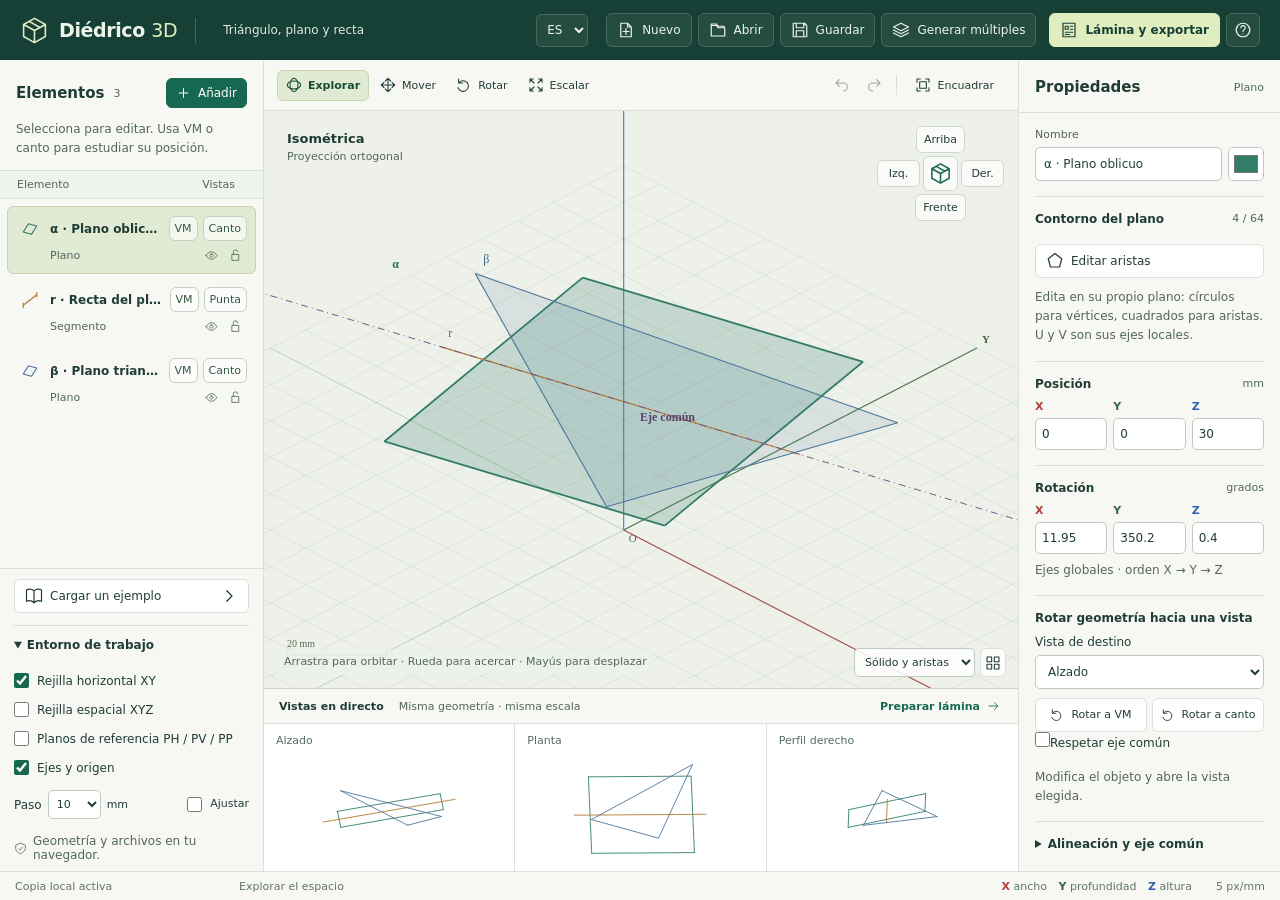
==== commit c94843f1: "Update Diedric" ====
--- a/diedrico/index.html
+++ b/diedrico/index.html
@@ -124,7 +124,7 @@
 <dialog id="points-dialog"><form id="points-form"><div class="dialog-head"><h2 id="points-title">Segmento por dos puntos</h2><button type="button" class="icon-only" data-close="points-dialog" aria-label="Cerrar"><span data-icon="close"></span></button></div><p class="dialog-intro">Introduce las coordenadas en milímetros.</p><div id="point-inputs"></div><p id="points-error" class="error" role="alert"></p><div class="dialog-footer"><button type="button" data-close="points-dialog">Cancelar</button><button type="submit" class="primary">Crear elemento</button></div></form></dialog>
 <dialog id="examples-dialog"><div class="dialog-head"><h2>Ejercicios de partida</h2><button class="icon-only" data-close="examples-dialog" aria-label="Cerrar"><span data-icon="close"></span></button></div><p class="dialog-intro">Sustituye la escena actual. Puedes recuperar el cambio con Deshacer.</p><div class="example-list" id="examples-list"></div></dialog>
 <dialog id="help-dialog"><div class="dialog-head"><h2>Un taller de geometría descriptiva</h2><button class="icon-only" data-close="help-dialog" aria-label="Cerrar"><span data-icon="close"></span></button></div><div class="help-content"><p>Crea geometría en el espacio y observa cómo se transforma en sus vistas. Todas las medidas se expresan en <strong>milímetros</strong>.</p><h3>Navegación y transformación</h3><p>Arrastra el fondo para orbitar. Usa la rueda o una pinza con dos dedos para acercar. Mayús + arrastrar, botón central o dos dedos desplazan la cámara.</p><p>Selecciona un objeto y elige Mover, Rotar o Escalar. Arrastra un eje del manipulador para actuar sobre ese eje; arrastra el objeto para moverlo en el plano de la pantalla, rotarlo sobre Z o escalarlo uniformemente. Los campos de propiedades permiten valores exactos. Con Ajustar activo, el movimiento sigue la rejilla y la rotación usa pasos de 15°.</p><h3>Rectas y contornos editables</h3><p>En Longitud de recta puedes introducir una medida, usar Mitad o Doble y mantener fijo el centro, A o B. Arrastrar extremos abre su vista VM; mueve A o B sobre su dirección conservando el otro extremo.</p><p>En un plano, Editar aristas abre su vista VM. Arrastra un círculo para mover un vértice o una arista para mover sus dos extremos. También puedes elegir el índice e introducir U y V en sus ejes locales. Dividir arista añade un vértice intermedio. Eliminar vértice conecta sus vecinos; Eliminar arista fusiona sus extremos en el punto medio. El contorno se mantiene cerrado, entre 3 y 64 vértices, y rechaza cruces o solapamientos. Escape termina la edición; Suprimir elimina la parte activa. Deshacer recupera cada cambio.</p><h3>VM y canto</h3><p>En un plano, <strong>VM</strong> coloca la cámara en su normal y permite ver su verdadera magnitud. <strong>Canto</strong> mira en una dirección contenida en el plano y lo proyecta como una recta. En un segmento, VM lo muestra en longitud real y Punta lo muestra como un punto.</p><h3>Proyecciones y límites</h3><p>Las láminas usan proyección ortogonal y el sistema europeo (primer diedro). La planta se sitúa bajo el alzado; el perfil derecho, a su izquierda. Las aristas ocultas se calculan contra las caras opacas de los sólidos. Los planos auxiliares, círculos y polígonos planos no ocultan otros elementos.</p><p>Círculos: 96 segmentos. Conos y cilindros: 64 divisiones. Son aproximaciones poligonales; la exportación conserva esa precisión. Los planos se dibujan como parches finitos; sus ecuaciones e intersecciones consideran el plano infinito. Las intersecciones auxiliares se crean como geometría independiente y no se actualizan al mover las referencias.</p><h3>Alinear y girar geometría</h3><p>En Propiedades, Alineación y eje común permite elegir una referencia. Su eje X local puede compartirse entre dos planos, una recta y un plano, o sólidos. También puedes usar la intersección real de dos planos como bisagra. Marca los elementos del conjunto y aplica un ángulo para girarlos alrededor de ese eje fijo.</p><p>Rotar a VM o a canto/punta modifica la orientación del objeto respecto a planta, alzado o perfil. Con Respetar eje común, el giro se realiza alrededor de ese eje; si la posición es imposible se avisa y la geometría se conserva. En sólidos se orienta su cara local XY. Los botones VM/Canto de la lista solo orientan la cámara.</p><p>El selector ES / CA traduce los controles, la ayuda, los mensajes y los títulos de la lámina. Los nombres escritos por ti se conservan.</p><h3>Pie de lámina y correspondencias</h3><p>En Lámina y exportar puedes cambiar el título y la nota del pie, ocultar sus datos de escala y formato o quitar todo el pie. El texto se ajusta al ancho y el espacio libre se aprovecha para las vistas. Las líneas de correspondencia unen puntos homólogos entre alzado, planta y perfiles; una guía de 45° traslada la profundidad a los perfiles.</p><h3>Títulos y trazos parciales</h3><p>En Presentación puedes ocultar los títulos y activar por separado el modo parcial de rectas o planos. En cada vista se eliminan los tramos que caen dentro de la proyección de otro plano y se amplían los huecos alrededor de los cruces. Los extremos que quedan dentro de un plano se representan con puntos; una arista totalmente interior deja un punto en cada extremo. Separación en cruces regula el hueco adicional en milímetros de la lámina.</p><h3>Atajos</h3><dl class="shortcuts"><dt>V / G / R / S</dt><dd>Explorar / Mover / Rotar / Escalar</dd><dt>F / Escape</dt><dd>Encuadrar / cancelar gesto o selección</dd><dt>Suprimir / Ctrl+D</dt><dd>Eliminar / duplicar elemento</dd><dt>Ctrl+Z / Ctrl+Mayús+Z</dt><dd>Deshacer / rehacer</dd><dt>Ctrl+S / Ctrl+O</dt><dd>Guardar / abrir proyecto</dd></dl><p>El guardado automático conserva una copia en este navegador. Para conservar o compartir un ejercicio, usa <strong>Guardar</strong>. SVG conserva vectores; PNG genera una imagen; PDF se obtiene con Imprimir / Guardar como PDF.</p><p class="field-note">Convención de vistas: <a href="https://www.educa2.madrid.org/web/curso_dibujo-tecnico/vistas-diedricas/-/visor/vistas-en-sistema-europeo" target="_blank" rel="noopener noreferrer">recurso educativo de EducaMadrid</a>.</p></div></dialog>
-<dialog id="sheet-dialog" class="sheet-dialog"><div class="dialog-head"><div><h2>Preparar lámina</h2><p>Elige las vistas que necesitas para el ejercicio.</p></div><button class="icon-only" data-close="sheet-dialog" aria-label="Cerrar lámina"><span data-icon="close"></span></button></div><div class="sheet-body"><aside class="sheet-controls"><h3>Vistas ortogonales</h3><div id="sheet-views" class="sheet-views"></div><h3>Presentación</h3><label class="check"><input id="sheet-view-titles" type="checkbox" checked>Títulos de las vistas</label><label class="check"><input id="sheet-hidden" type="checkbox" checked>Aristas ocultas a trazos</label><label class="check"><input id="sheet-colors" type="checkbox">Colores de los elementos</label><label class="check"><input id="sheet-labels" type="checkbox" checked>Nombres de los elementos</label><label class="check"><input id="sheet-partial-lines" type="checkbox">Rectas con trazos parciales</label><label class="check"><input id="sheet-partial-planes" type="checkbox">Planos con aristas parciales</label><div id="sheet-partial-controls" class="partial-options" hidden><label for="sheet-partial-gap">Separación en cruces<output id="sheet-partial-value" for="sheet-partial-gap">4 mm</output></label><input id="sheet-partial-gap" type="range" min="0" max="10" step="0.5" value="4" disabled></div><label class="check"><input id="sheet-grid" type="checkbox">Cuadrícula en cada vista</label><label class="check"><input id="sheet-projectors" type="checkbox">Líneas de correspondencia</label><label class="check"><input id="sheet-selected" type="checkbox">Solo elemento seleccionado</label><label class="stack">Escala<select id="sheet-scale"><option value="auto">Ajustar al papel</option><option value="2">2:1</option><option value="1">1:1</option><option value="0.5">1:2</option><option value="0.2">1:5</option><option value="0.1">1:10</option></select></label><label class="stack">Formato<select id="sheet-format"><option value="a4">A4 horizontal · 297 × 210 mm</option><option value="a3">A3 horizontal · 420 × 297 mm</option></select></label><h3>Pie de página</h3><label class="check"><input id="sheet-footer" type="checkbox" checked>Mostrar pie de página</label><fieldset id="sheet-footer-fields" class="footer-options"><label class="stack">Título del pie<input id="sheet-footer-title" type="text" maxlength="100" autocomplete="off"></label><label class="stack">Nota del pie<textarea id="sheet-footer-note" maxlength="180" rows="3"></textarea></label><label class="check"><input id="sheet-footer-details" type="checkbox" checked>Mostrar escala y formato</label><button type="button" id="sheet-footer-reset">Restablecer pie</button></fieldset><p class="field-note">Si el navegador añade fecha o URL al imprimir, desactiva sus encabezados y pies de página.</p><p class="field-note">Sistema europeo · primer diedro. Misma escala para todas las vistas.</p><p id="sheet-warning" class="error" role="status"></p><div class="export-buttons"><button id="svg-btn" class="primary"><span data-icon="export"></span>Exportar SVG</button><button id="png-btn"><span data-icon="image"></span>Exportar PNG</button><button id="print-btn"><span data-icon="print"></span>Imprimir / PDF</button><button id="sheet-batch-btn"><span data-icon="layers"></span>Generar múltiples</button></div></aside><div class="sheet-preview" id="sheet-preview" aria-label="Vista previa de la lámina"></div></div></dialog>
+<dialog id="sheet-dialog" class="sheet-dialog"><div class="dialog-head"><div><h2>Preparar lámina</h2><p>Elige las vistas que necesitas para el ejercicio.</p></div><button class="icon-only" data-close="sheet-dialog" aria-label="Cerrar lámina"><span data-icon="close"></span></button></div><div class="sheet-body"><aside class="sheet-controls"><h3>Vistas ortogonales</h3><div id="sheet-views" class="sheet-views"></div><h3>Presentación</h3><label class="check"><input id="sheet-view-titles" type="checkbox">Títulos de las vistas</label><label class="check"><input id="sheet-view-frames" type="checkbox" checked>Marcos de las vistas</label><label class="check"><input id="sheet-hidden" type="checkbox" checked>Aristas ocultas a trazos</label><label class="check"><input id="sheet-colors" type="checkbox">Colores de los elementos</label><label class="check"><input id="sheet-labels" type="checkbox">Nombres de los elementos</label><label class="check"><input id="sheet-point-labels" type="checkbox" checked>Letras de puntos (A, A')</label><p class="field-note">A en planta, A' en alzado; la misma letra identifica el mismo punto.</p><label class="check"><input id="sheet-partial-lines" type="checkbox" checked>Rectas con trazos parciales</label><label class="check"><input id="sheet-partial-planes" type="checkbox" checked>Planos con aristas parciales</label><div id="sheet-partial-controls" class="partial-options"><label for="sheet-partial-gap">Separación en cruces<output id="sheet-partial-value" for="sheet-partial-gap">6 mm</output></label><input id="sheet-partial-gap" type="range" min="0" max="10" step="0.5" value="6"></div><label class="check"><input id="sheet-grid" type="checkbox">Cuadrícula en cada vista</label><label class="check"><input id="sheet-projectors" type="checkbox">Líneas de correspondencia</label><label class="check"><input id="sheet-selected" type="checkbox">Solo elemento seleccionado</label><label class="stack">Escala<select id="sheet-scale"><option value="auto">Ajustar al papel</option><option value="2">2:1</option><option value="1">1:1</option><option value="0.5">1:2</option><option value="0.2">1:5</option><option value="0.1">1:10</option></select></label><label class="stack">Formato<select id="sheet-format"><option value="a4">A4 horizontal · 297 × 210 mm</option><option value="a3">A3 horizontal · 420 × 297 mm</option></select></label><h3>Pie de página</h3><label class="check"><input id="sheet-footer" type="checkbox">Mostrar pie de página</label><fieldset id="sheet-footer-fields" class="footer-options" hidden disabled><label class="stack">Título del pie<input id="sheet-footer-title" type="text" maxlength="100" autocomplete="off"></label><label class="stack">Nota del pie<textarea id="sheet-footer-note" maxlength="180" rows="3"></textarea></label><label class="check"><input id="sheet-footer-details" type="checkbox" checked>Mostrar escala y formato</label><button type="button" id="sheet-footer-reset">Restablecer pie</button></fieldset><p class="field-note">Si el navegador añade fecha o URL al imprimir, desactiva sus encabezados y pies de página.</p><p class="field-note">Sistema europeo · primer diedro. Misma escala para todas las vistas.</p><p id="sheet-warning" class="error" role="status"></p><div class="export-buttons"><button id="svg-btn" class="primary"><span data-icon="export"></span>Exportar SVG</button><button id="png-btn"><span data-icon="image"></span>Exportar PNG</button><button id="print-btn"><span data-icon="print"></span>Imprimir / PDF</button><button id="sheet-batch-btn"><span data-icon="layers"></span>Generar múltiples</button></div></aside><div class="sheet-preview" id="sheet-preview" aria-label="Vista previa de la lámina"></div></div></dialog>
 <dialog id="batch-dialog" class="batch-dialog" aria-labelledby="batch-title" aria-describedby="batch-intro">
   <div class="dialog-head"><div><h2 id="batch-title">Generar múltiples</h2><p id="batch-intro">Láminas aleatorias con la configuración actual de exportación.</p></div><button type="button" class="icon-only" data-close="batch-dialog" aria-label="Cerrar"><span data-icon="close"></span></button></div>
   <form id="batch-form">
@@ -141,6 +141,7 @@
       <div class="batch-constraints">
         <label class="check"><input id="batch-connected" type="checkbox">Forzar cruces y un único conjunto conectado</label>
         <p class="field-note">Cada elemento cruza al menos a otro en el espacio. Se admite una cadena T1–T2–T3–T4, sin grupos separados.</p>
+        <label class="check"><input id="batch-outside-vertices" type="checkbox">Vértices fuera de otros planos</label><p class="field-note">Ningún vértice queda dentro de la proyección de otro plano en las vistas elegidas. Se permiten cruces de aristas.</p>
         <label class="check"><input id="batch-infinite-lines" type="checkbox">Recta infinita</label>
         <p class="field-note">Extremos correspondientes en todas las vistas, con al menos 8 mm de margen visible.</p>
       </div>
